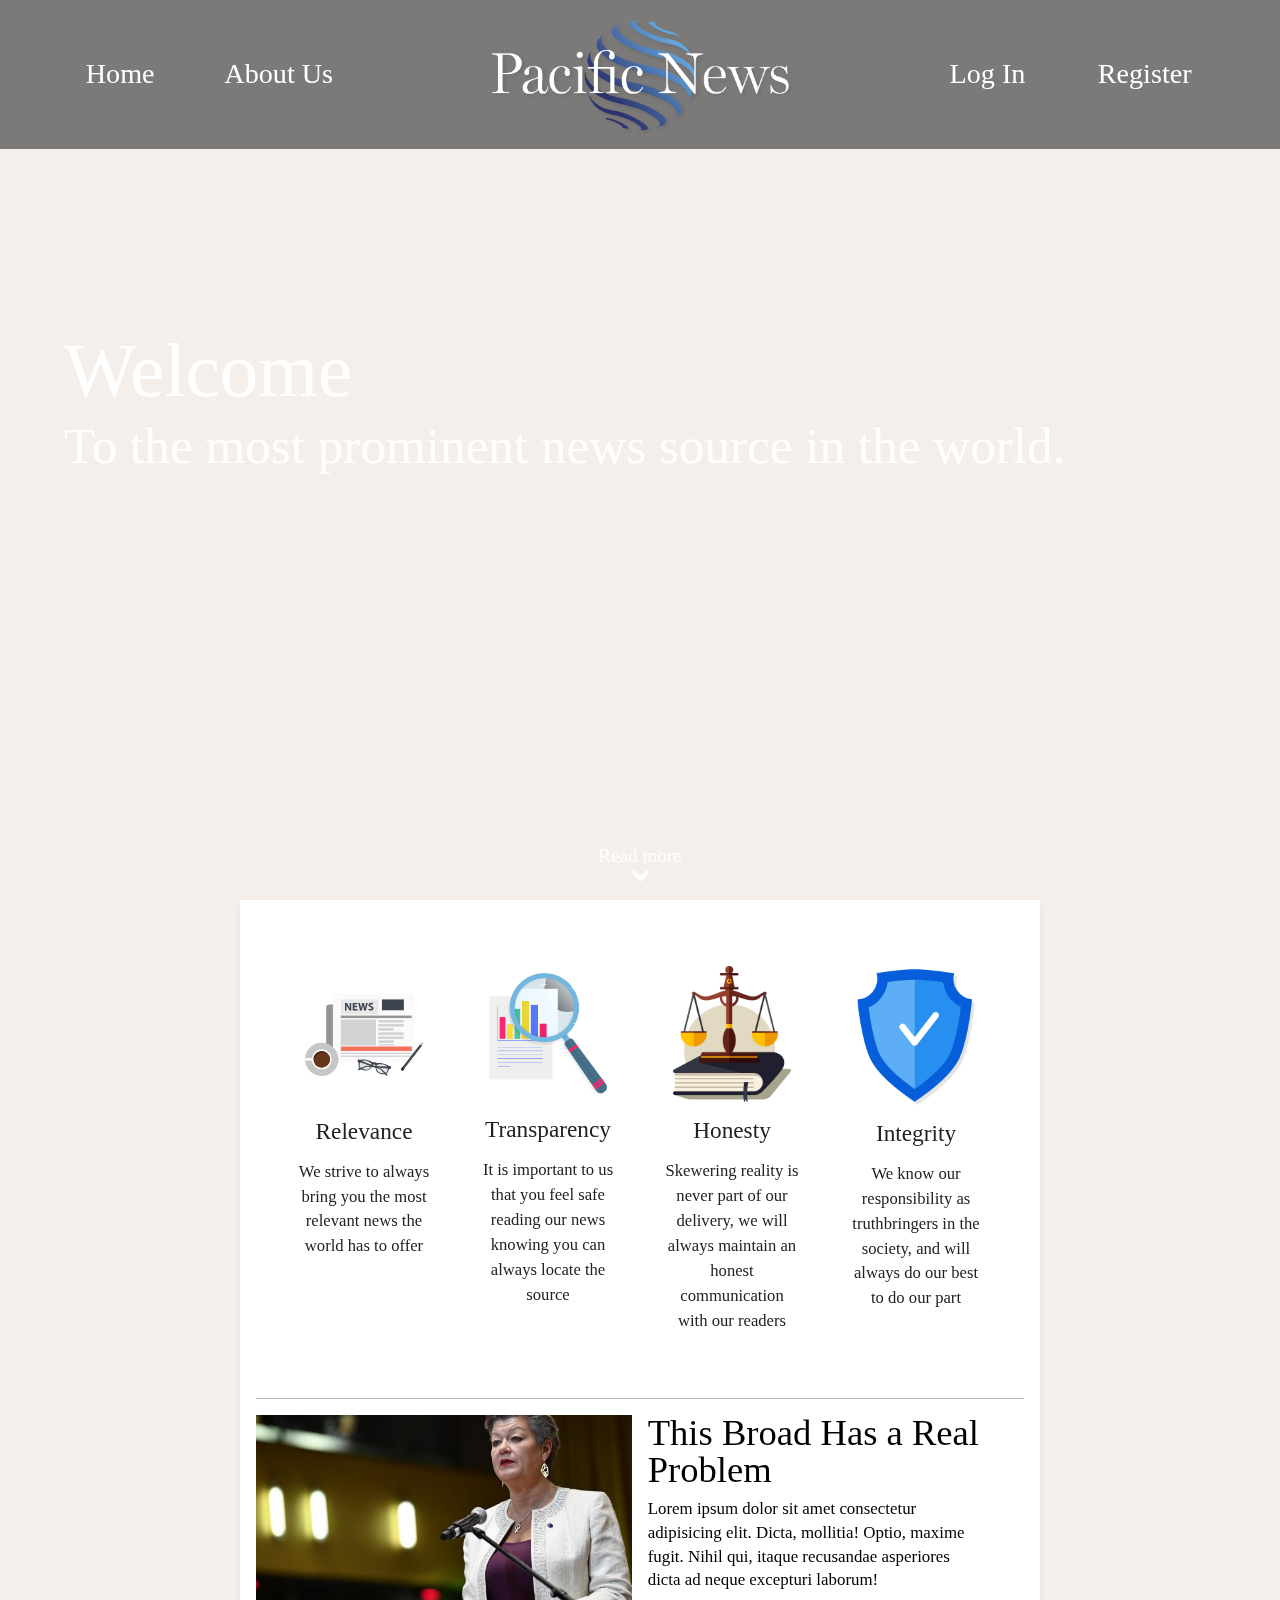
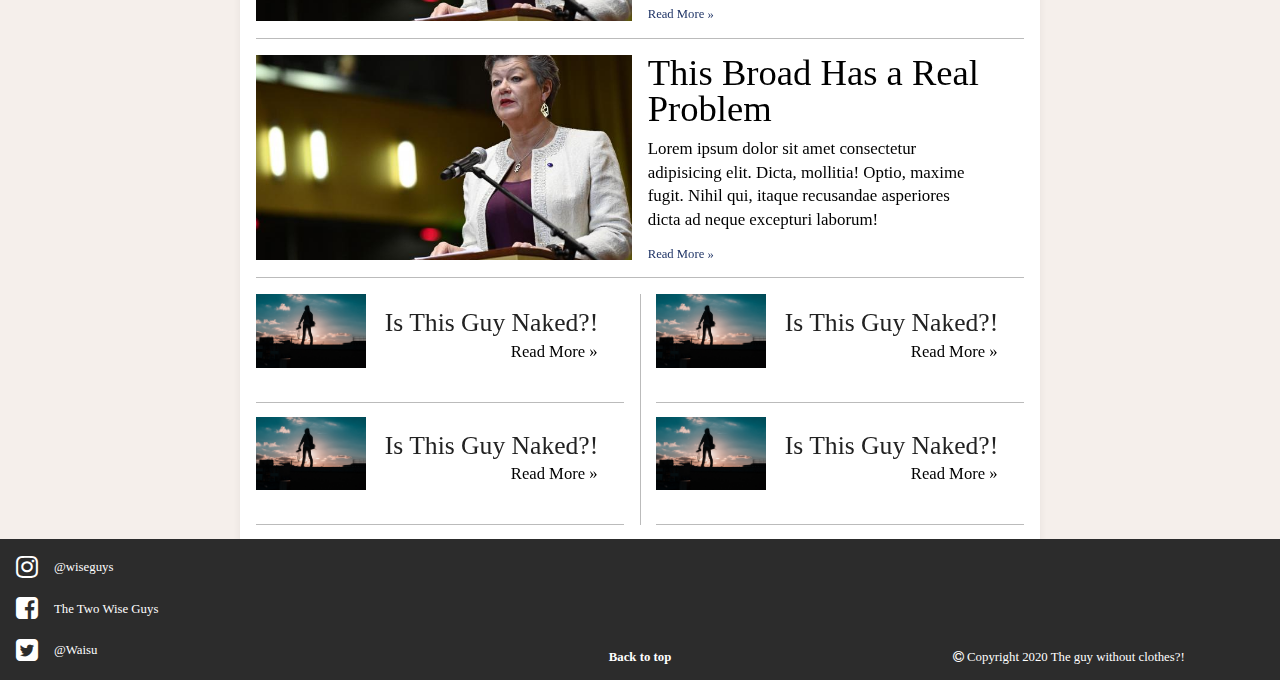
==== Index.html @ d5ae935e "Refactored js and fixes" ====
<!DOCTYPE html>
<html lang="en">
<head>
    <meta charset="UTF-8">
    <meta name="viewport" content="width=device-width, initial-scale=1.0">
    <link rel="stylesheet" href="css/reset.css">
    <link rel="stylesheet" href="css/app.css">
    <link rel="stylesheet" href="https://maxcdn.bootstrapcdn.com/font-awesome/4.7.0/css/font-awesome.min.css">
    <title>Document</title>
</head>
<body>    
    <div class="heroSection">
        <header>
            <nav>
                <ul class="menuBigSize" id="bigMenu1">
                    <li>Home</li>
                    <li>About Us</li>
                </ul>
                <div class="logo">
                    <img src="images/LogotypeShadow.png" alt="">
                </div>
                <ul class="menuBigSize">
                    <li>Log In</li>
                    <li>Register</li>
                </ul>
                <div class="hamburger">
                    <i class="fa fa-bars" aria-hidden="true"></i>
                </div>
                <div id="top" class="menuItems DNONE">
                    <ul>
                        <li id="home">Home</li>
                        <li id="about">About Us</li>
                        <li id="login">Log in</li>
                        <li id="register">Register</li>
                    </ul>
    
                    <ul>
                        <li id="contact"> <span>Got scoop?</span> <a href="#">Contact us!</a></li>
                    </ul>
                </div>
            </nav>
        </header>
        <div class="heroInfo">
            <h1>Welcome</h1> 
            <h2>To the most prominent news source in the world.</h2>
        </div>
        <div class="bottomGuide">
            <div class="scrollLink">
                <a href="">Read more</a>
            </div>
            <div class="arrowImage">
                <i class="fa fa-chevron-down" aria-hidden="true"></i>
            </div>
        </div>
        <div class="overlay"></div>
    </div>

    <div id="wrapper">
        <div class="infoSection">
            <div class="infoCard">
                <div class="infoGraphic">
                    <img src="images/infographic.svg" alt="">
                </div>
                <div class="infoText">
                    <h2 id="relevance">Relevance</h2>
                    <p>We strive to always bring you the most relevant news the world has to offer</p>
                </div>
            </div>
            <div class="infoCard">
                <div class="infoGraphic">
                    <img src="images/Transparency.png" alt="">
                </div>
                <div class="infoText">
                    <h2 id="transparency">Transparency</h2>
                    <p>It is important to us that you feel safe reading our news knowing you can always locate the source</p>
                </div>
            </div>
            <div class="infoCard">
                <div class="infoGraphic">
                    <img src="images/Honesty.png" alt="">
                </div>
                <div class="infoText">
                    <h2>Honesty</h2>
                    <p>Skewering reality is never part of our delivery, we will always maintain an honest communication with our readers</p>
                </div>
            </div>
            <div class="infoCard">
                <div class="infoGraphic">
                    <img src="images/Integrity.png" alt="">
                </div>
                <div class="infoText">
                    <h2>Integrity</h2>
                    <p>We know our responsibility as truthbringers in the society, and will always do our best to do our part</p>
                </div>
            </div>
        </div>

        <hr>

        <div class="featured">
            <div class="featCard">
                <div class="featImage">
                    <img src="images/TheBroad.jpg" alt="">
                </div>
                <div class="featText">
                    <h2>This Broad Has a Real Problem</h2>
                    <p> Lorem ipsum dolor sit amet consectetur adipisicing elit. Dicta, mollitia! Optio, maxime fugit. Nihil qui, itaque recusandae asperiores dicta ad neque excepturi laborum!</p> 
                    <a href="">Read More »</a>
                </div>
            </div>

            <div class="featCard">
                <div class="featImage">
                    <img src="images/TheBroad.jpg" alt="">
                </div>
                <div class="featText">
                    <h2>This Broad Has a Real Problem</h2>
                    <p> Lorem ipsum dolor sit amet consectetur adipisicing elit. Dicta, mollitia! Optio, maxime fugit. Nihil qui, itaque recusandae asperiores dicta ad neque excepturi laborum!</p> 
                    <a href="">Read More »</a>
                </div>
            </div>
        </div>
        <div class="secondary">
            <div class="secondCard">
                <div class="secondImage">
                    <img src="images/nakeddude.jpg" alt="">
                </div>
                <div class="secondText">
                    <h3>Is This Guy Naked?!</h3>
                    <a href="">Read More »</a>
                </div>
            </div>

            <div class="secondCard">
                <div class="secondImage">
                    <img src="images/nakeddude.jpg" alt="">
                </div>
                <div class="secondText">
                    <h3>Is This Guy Naked?!</h3>
                    <a href="">Read More »</a>
                </div>
            </div>

            <div class="secondCard">
                <div class="secondImage">
                    <img src="images/nakeddude.jpg" alt="">
                </div>
                <div class="secondText">
                    <h3>Is This Guy Naked?!</h3>
                    <a href="">Read More »</a>
                </div>
            </div>

            <div class="secondCard">
                <div class="secondImage">
                    <img src="images/nakeddude.jpg" alt="">
                </div>
                <div class="secondText">
                    <h3>Is This Guy Naked?!</h3>
                    <a href="">Read More »</a>
                </div>
            </div>
        </div>
    </div>
    <footer>
        <div class="contact">
            <ul>
                <li><i class="fa fa-instagram" aria-hidden="true"></i>@wiseguys</li>
                <li><i class="fa fa-facebook-square" aria-hidden="true"></i>The Two Wise Guys</li>
                <li><i class="fa fa-twitter-square" aria-hidden="true"></i>@Waisu</li>
            </ul>
        </div>
        <div class="back">
            <a href="">Back to top</a>
        </div>
        <div class="copyright">
            <p><i class="fa fa-copyright" aria-hidden="true"></i> Copyright 2020 The guy without clothes?!</p>
        </div>
    </footer>
    <script src="js/app.js"></script>
</body>
</html>
---- css/app.css ----
/* =================== */
/* ADJUSTED FONT SIZES */
/* =================== */

@media screen and (max-device-width: 720px) {
  html {
    font-size: 0.8rem;
  }

  .infoSection {
    font-size: 1.3rem;
  }
}

@media screen and (min-device-width: 720px) and (max-device-width: 860px) {
  html {
    font-size: .6rem;
  }
  .infoCard {
    font-size: 1.6em;
  }
  .contact {
    font-size: 1.7em;
  }
}

@media screen and (min-device-width: 861px) {
  html {
    font-size: .8rem;
  }
  .infoCard {
    font-size: 1.3em;
  }
}

/* =================== */
/* GENERAL RULES */
/* =================== */

html {
    box-sizing: border-box;
    scroll-behavior: smooth;
  }
  *, *:before, *:after {
    box-sizing: inherit;
  }


body  {
    margin: 0;
    font-family: 'Georgia';
    background-color: #F5EFEB;
}

#wrapper {
  padding: 16px 16px 0px 16px;
  background-color: white;
  margin-top: 0;
  /* -webkit-box-shadow: 0px 0px 10px 1px rgba(0,0,0,0.1);
  -moz-box-shadow: 0px 0px 10px 1px rgba(0,0,0,0.1); */
  box-shadow: 0px 5px 7px 1px rgba(0,0,0,0.05);
}

@media screen and (min-device-width: 720px) and (max-device-width: 1140px) { 
  #wrapper {
    display: flex;
    flex-wrap: wrap;
  }
}

@media screen and (min-device-width: 1141px) { 
  #wrapper {
    width: 62.5%;
    margin: 0 auto;
  }
}


/* =================== */
/* MENU BAR */
/* =================== */

header {
    position: sticky;
    width: 100vw;
    max-width: 100%;
    top: 0;
    display: flex;
    justify-content: space-between;
    align-items: center;
    z-index: 100;
    flex-wrap: wrap;
}

.logo, .hamburger, .hamburger i {
  /* position: relative; */
  color: white;
  top: 16px;
  right: 16px;
}

.logo {
  height: 60px;
  display: hidden;
}

.logo img {
  height: 100%;
}

.hamburger i {
  font-size: 40px;
}

nav {
  padding: 16px 16px;
  display: flex;
  align-items: center;
  width: 100%;
  top: 0;
  justify-content: space-between;
  background-color: rgba(44, 44, 44, 0.6);
  z-index: -1;
}

nav .hamburger {
    font-size: 2em;
}

nav ul {
    font-size: 42px;
    padding: 16px 0px 0px 0px; 
}

#top ul li {
    text-align: right;
    padding: 16px 16px 16px 16px;
    opacity: 0;
    transform: translateY(-1rem);
    transition: all 1000ms;
}

.menuItems {
  transform: translateX(100%);
  background-color: rgb(69, 69, 69);
  position: fixed;
  overflow: hidden;
  top: 0;
  right: 0;
  bottom: 0;
  left: 0;
  transition: all 600ms ease-out;
  z-index: -1;
  display: flex;
  flex-direction: column;
  justify-content: space-between;
  padding: 64px 64px 32px 64px;
  opacity: 0;
  color: white;
  height: 100vh;
}

#contact {
  font-size: 0.5em;
  text-align: right;
  color: white;
}

#contact a {
  text-decoration: underline;
  color: rgb(92, 147, 196);
  font-size: 1em;
}

#contact span{
  color: rgb(199, 199, 199);
}

.menuBigSize {
  display: none;
}

@media screen and (min-device-width: 1141px) { 
  nav .hamburger {
    display: none;
  }

  nav {
    justify-content: space-evenly;
    /* align-items: flex-end; */
  }

  .logo {
    height: 13vh;
    width: 38%;
    padding: 0 16px;
    display: flex;
    justify-content: center;
  }

  .menuBigSize {
    display: flex;
    color: white;
    justify-content: space-evenly;
    width: 31%;
    font-size: 2.2em;
    padding: 0;
  }

  .nav-open .logo {
    order: 1;
    height: 5vh;
    justify-content: flex-start;
  }

  .nav-open .menuBigSize {
    order: 2;
    justify-content: space-evenly;
    width: 45%;
  }
}

/* =================== */
/* HERO SECTION */
/* =================== */

.heroSection {
    width: 100vw;
    max-width: 100%;
    height: 100vh;
    /* padding: 49px 0px 0px 0px; */
    /* background-image: url("../images/Mountainz.jpg"); */
    background-image: url("https://images.unsplash.com/photo-1560177112-fbfd5fde9566?ixlib=rb-1.2.1&ixid=eyJhcHBfaWQiOjEyMDd9&auto=format&fit=crop&w=1950&q=80");
    background-size: cover; 
    background-position: center;
    background-repeat: no-repeat;
    margin-bottom: 0px;
    /* display: flex;
    flex-direction: column;
    justify-content: flex-end; */
    position: relative;
    /* overflow: hidden; */
}

.heroInfo {
  display: flex;
  flex-direction: column;
  justify-content: flex-end;
  position: sticky;
  top: 37vh;
  padding-bottom: 64px;
}

.heroSection h1 {
  font-family: Georgia, 'Times New Roman', Times, serif;
  font-size: 6em;
  font-weight: 500;
  color: white;
  text-align: left;
  /* padding-top: 50vh; */
  margin: 0 5%;
}

.heroSection h2 {
  font-family: Georgia, 'Times New Roman', Times, serif;
  font-size: 4em;
  color: white;
  text-align: left;
  padding-top: 10px;
  margin: 0% 5%;
  text-shadow: 0px 5px 7px 1px rgba(0,0,0,0.05);
}

.bottomGuide {
    position: absolute;
    bottom: 16px;
    right: 0;
    left: 0;
    text-align: center;
    margin-top: 16px;
}

.heroSection a {
  color: white;
  text-decoration: none;
  font-weight: 500;
  font-size: 1.5em;
}

.heroSection i {
  font-size: 1.5em;
  color: white;
}

/* =================== */
/* INFO SECTION */
/* =================== */

.infoSection {
  display: flex;
  flex-wrap: wrap;
  margin: 48px 0px 0px 0px;
  position: relative;
  align-items: baseline;
}

.infoCard {
  display: flex;
  flex-direction: column;
  align-items: center;
  width: 50%;
  max-width: 50%;
  padding: 0px 8px;
  margin: 0px 0px 64px 0px;
  text-align: center;
  line-height: 1.5em;
}

.infoText {
    width: 80%;
}

#relevance {
  margin-top: 20%;
}

#transparency {
  margin-top: 4%;
}

.infoText h2 {
  font-size: 1.4em;
  margin-bottom: 16px;
}

.infoGraphic {
  width: 70%;
  margin: 0px 0px 16px 0px;
}

.infoGraphic img {
  width: 100%;
  /* height: 134px; */
}

hr {
  /* display: block; */
  width: 100%;
  padding: 0px 16px;
  margin: 0px auto 16px auto;
  border: none;
  height: 1px;
  background-color: rgba(187, 187, 187, 1);
}

@media screen and (max-device-width: 720px) { 
  .infoSection {
    padding-top: 128px;
    height: 97vh;
  }
}

@media screen and (min-device-width: 721px) and (max-device-width: 1140px) { 
  .infoSection {
    width: 83%;
    margin: 0 auto;
    padding-top: 128px;
    height: 99vh;
  }
}

@media screen and (min-device-width: 1141px) { 
  .infoSection {
    width: 100%;
    padding: 0px 16px;
  }

  .infoCard {
    width: 25%;
  }
}

/* =================== */
/* NEWS SECTION */
/* =================== */

/* .featured {
  z-index: -1;
} */

.featCard {
    width: 100%;
    z-index: 1;
    position: relative;
    margin-bottom: 34px;
    /* -webkit-box-shadow: 2px 3px 15px 0px rgba(0,0,0,0.1);
    -moz-box-shadow: 2px 3px 15px 0px rgba(0,0,0,0.1);
    box-shadow: 2px 3px 15px 0px rgba(0,0,0,0.1); */
}


.featImage img{
  width: 100%;
}

.featText {
  position: absolute;
  display: flex;
  flex-direction: column;
  padding: 8px;
  bottom: 0;
  left: 0;
  /* top: 0px; */
  color: white;
  font-size: 2.2em;
  width: 100%;
}

.featText a {
    padding: 8px;
    text-decoration: none;
    color: white;
    align-self: flex-end;
    font-size: 0.7em;
}

.featText p {
  display: none;
}

@media screen and (max-device-width: 720px) {
  .featCard:after {
    content: "";
    position: absolute;
    right: 0;
    left: 0;
    bottom: -17px;
    height: 1px;
    background-color: rgba(187, 187, 187, 1);
  }

  .featText {
    padding: 4em 8px .5em 8px;
    background: rgb(0,0,0);
    background: linear-gradient(180deg, rgba(0,0,0,0) 0%, rgba(0,0,0,0.25) 25%, rgba(0,0,0,0.8) 75%, rgba(0,0,0,0.9) 100%);
  }

  .featText h2 {
    margin-bottom: .5em;
    font-weight: 500;
  }

  .featText a {
    font-size: .65em;
  }
}

@media screen and (min-device-width: 720px) and (max-device-width: 1140px) { 
    .featured {
      width: 50%;
      padding: 0px 16px 0px 0px;
      position: relative;
      margin-bottom: 16px;
      padding-bottom: 16pxs;
    }
    
    .featured:after {
      content: "";
      position: absolute;
      right: -1px;
      top: 0;
      bottom: 0;
      width: 1px;
      background-color: rgba(187, 187, 187, 1);
    }

    .featCard:last-of-type {
      margin-bottom: 0;
    }

    .featText {
      position: relative;
      background-color: white;
      color: black;
      padding: 1em 8px 0px 8px;
      font-weight: 500;
    }

    .featText:after {
      content: "";
      position: absolute;
      right: 0;
      bottom: -18px;
      right: 0;
      left: 0;
      height: 1px;
      background-color: rgba(187, 187, 187, 1);
    }

    .featText a {
      padding: 8px;
      text-decoration: none;
      color: black;
      align-self: flex-end;
      font-size: 0.7em;
  }
  .featText a:hover {
    padding: 8px;
    text-decoration: none;
    color: lightgrey;
    align-self: flex-end;
  }
}

@media screen and (min-device-width: 1390px) {
  .featText {
    font-size: 3em;
  }
}

@media screen and (min-device-width: 1141px) {  
  
  .featured {
    margin-bottom: 16px;
  }
  
  .featText:after {
    content: "";
    position: absolute;
    right: 0;
    bottom: -18px;
    right: 0;
    left: 0;
    height: 1px;
    background-color: rgba(187, 187, 187, 1);
  }
  
  .featCard {
    display: flex;
    flex-direction: row;
    justify-content: space-between;
  }
  .featImage {
    width: 49%;
    background-image: url("../images/TheBroad.jpg");
    background-size: cover;
    background-position: right;
    background-repeat: no-repeat;
    overflow: hidden;
  }

  .featImage img {
    display: none;
  }
  .featText p {
    display: block;
    font-size: .6em;
    line-height: 1.4em;
    /* margin-bottom: 1em; */
    width: 90%;
  }
  .featText {
    background-color: transparent;
    width: 49%;
    position: static;
    color: black;
    display: flex;
    flex-direction: column;
    /* justify-content: space-between; */
    padding: 0px 0px 0px 0px;
  }
  .featText a {
    color: black;
    font-size: 0.45em;
  }
  .featText h2 {
    margin-bottom: .25em;
    font-size: 1.3em;
  }
  .featText a {
    align-self: flex-start;
    padding: 0;
    margin-top: 16px;
    color: rgb(32, 53, 103)
  }
}
/* =================== */
/* Secondary section */
/* =================== */

.secondCard {
  width: 100%;  
  display: flex;
  margin-bottom: 32px;
  font-size: 1em;
  position: relative;
  /* -webkit-box-shadow: 2px 3px 15px 0px rgba(0,0,0,0.1);
  -moz-box-shadow: 2px 3px 15px 0px rgba(0,0,0,0.1);
  box-shadow: 2px 3px 15px 0px rgba(0,0,0,0.1); */
}

/* .secondCard:before {
  content: "";
  position: absolute;
  top: 0;
  height: 2px;
  width: 100%;
  background-color: rgba(187, 187, 187, .5);
} */

.secondCard .secondImage {
  width: 30%;
}

.secondCard .secondImage img{
  width: 100%;  
}

.secondCard .secondText {
  display: flex;
  flex-direction: column;
  justify-content: space-between;
  width: 70%;
  padding: 16px 5%;
  font-size: 2em;
}

.secondText a {
  padding: 8px;
  text-decoration: none;
  color: black;
  align-self: flex-end;
  font-size: 0.65em;
}

.secondText a:hover {
  padding: 8px;
  text-decoration: none;
  color: lightgrey;
  /* align-self: flex-end; */
}

@media screen and (max-device-width: 720px) {
  .secondCard:after {
    content: "";
    position: absolute;
    right: 0;
    left: 0;
    bottom: -17px;
    height: 1px;
    background-color: rgba(187, 187, 187, 1);
  }

  .secondCard {
    margin-bottom: 34px;
  }
}

@media screen and (min-device-width: 720px) and (max-device-width: 1140px) { 
    .secondary {
      width: 50%;
      padding-left: 16px;
      position:relative;
    }

    .secondCard {
      position: relative;
      margin-bottom: 34px;
    }

    .secondCard:after {
      content: "";
      position: absolute;
      bottom: -18px;
      right: 0;
      left: 0;
      height: 1px;
      background-color: rgba(187, 187, 187, 1);
    }
}

@media screen and (min-device-width: 1141px) {

    .secondary {
      display: flex;
      flex-wrap: wrap;
      justify-content: space-between;
      position: relative;
    }

    .secondCard {
      /* width: 50%; */
      width: calc(50% - 16px)
    }

    .secondCard:hover {
      transform: scale(1.01);
      transition: all 200ms;
    }

    .secondCard:after {
      content: "";
      position: absolute;
      bottom: -18px;
      right: 0;
      left: 0;
      height: 1px;
      background-color: rgba(187, 187, 187, 1);
    }

    .secondary:after {
      content: "";
      position: absolute;
      right: 49.9%;
      top: 0;
      bottom: 14px;
      width: 1px;
      background-color: rgba(187, 187, 187, 1);
    }
}
/* =================== */
/* Footer */
/* =================== */

footer {
  display: flex;
  justify-content: space-between;
  align-items: flex-end;
  background-color: rgb(44, 44, 44);
  padding: 16px 0px 16px 0px;
}

footer .contact {
  width: 33%;
  display: flex;
  align-items: center;
}

footer .contact ul i {
  color: white; 
  font-size: 2em;
  padding: 0px 16px 0px 16px;
}

footer .contact ul li {
  color: white; 
  font-size: 1,25em;
  display: flex;
  align-items: center;
  margin: 0px 0px 16px 0px;
}

footer .contact ul li:last-of-type {
  margin: 0;
}

.back a {
  text-decoration: none;
  color: white;
  font-weight: 600;
}

footer .back {
  width: 33%;
  display: flex;
  justify-content: center;
}

footer .copyright {
  display: flex;
  width: 33%;
  justify-content: center;
} 

footer .copyright p {
  color: white;
}

/* =================== */
/* JS Classes/IDS */
/* =================== */

.menuItems-open {
  display: flex;
  transform: translateX(0);
}

.nav-fixed {
  opacity: 0;
  position: fixed;
  transform: translateY(-100%);
}

.nav-animation {
  transition: all 800ms ease-out;
}

.nav-open {
  transform: translateY(0);
  opacity: 1;
}

.opacity-full {
  opacity: 1;
}

.opacity-none {
  opacity: 0;
}

.DNONE {
  display: none;
}
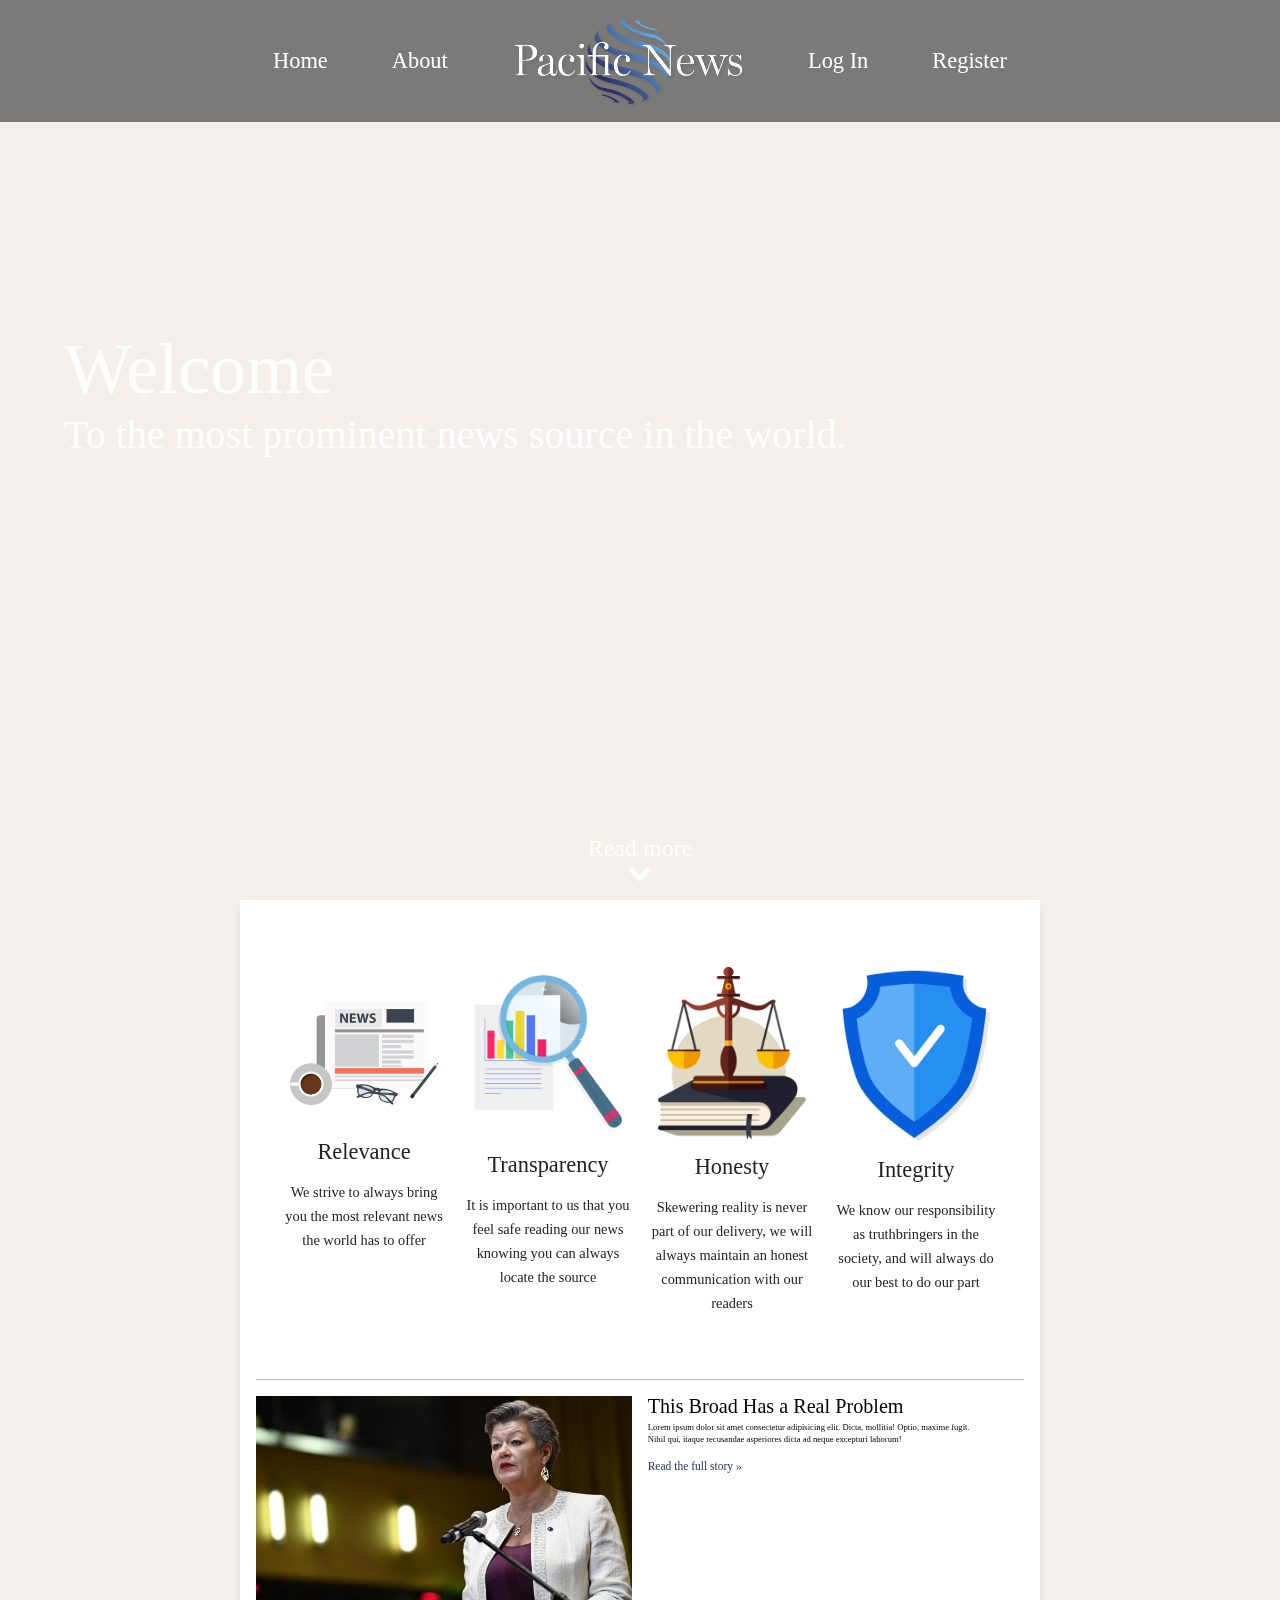
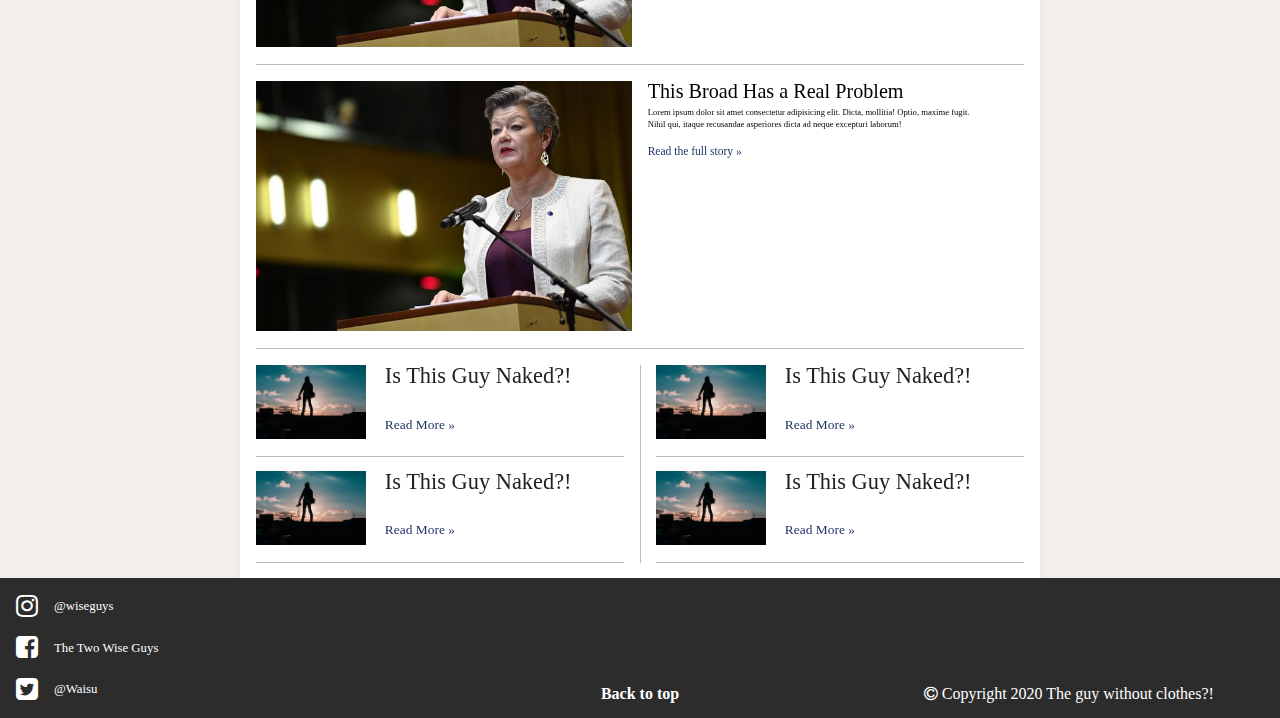
==== commit c73fe287: "icon change" ====
--- a/Index.html
+++ b/Index.html
@@ -14,12 +14,18 @@
             <nav>
                 <ul class="menuBigSize" id="bigMenu1">
                     <li>Home</li>
-                    <li>About Us</li>
+                    <li>About</li>
                 </ul>
                 <div class="logo">
                     <img src="images/LogotypeShadow.png" alt="">
                 </div>
                 <ul class="menuBigSize">
+                    <li>Log In</li>
+                    <li>Register</li>
+                </ul>
+                <ul class="menuBigSize menuBigSize-scroll">
+                    <li>Home</li>
+                    <li>About</li>
                     <li>Log In</li>
                     <li>Register</li>
                 </ul>
@@ -29,7 +35,7 @@
                 <div id="top" class="menuItems DNONE">
                     <ul>
                         <li id="home">Home</li>
-                        <li id="about">About Us</li>
+                        <li id="about">About</li>
                         <li id="login">Log in</li>
                         <li id="register">Register</li>
                     </ul>
@@ -105,7 +111,7 @@
                 <div class="featText">
                     <h2>This Broad Has a Real Problem</h2>
                     <p> Lorem ipsum dolor sit amet consectetur adipisicing elit. Dicta, mollitia! Optio, maxime fugit. Nihil qui, itaque recusandae asperiores dicta ad neque excepturi laborum!</p> 
-                    <a href="">Read More »</a>
+                    <a href="">Read the full story »</a>
                 </div>
             </div>
 
@@ -116,7 +122,7 @@
                 <div class="featText">
                     <h2>This Broad Has a Real Problem</h2>
                     <p> Lorem ipsum dolor sit amet consectetur adipisicing elit. Dicta, mollitia! Optio, maxime fugit. Nihil qui, itaque recusandae asperiores dicta ad neque excepturi laborum!</p> 
-                    <a href="">Read More »</a>
+                    <a href="">Read the full story »</a>
                 </div>
             </div>
         </div>
--- a/css/app.css
+++ b/css/app.css
@@ -2,7 +2,7 @@
 /* ADJUSTED FONT SIZES */
 /* =================== */
 
-@media screen and (max-device-width: 720px) {
+/* @media screen and (max-device-width: 720px) {
   html {
     font-size: 0.8rem;
   }
@@ -31,7 +31,7 @@
   .infoCard {
     font-size: 1.3em;
   }
-}
+} */
 
 /* =================== */
 /* GENERAL RULES */
@@ -53,7 +53,7 @@
 }
 
 #wrapper {
-  padding: 16px 16px 0px 16px;
+  padding: 16px 16px 1px 16px;
   background-color: white;
   margin-top: 0;
   /* -webkit-box-shadow: 0px 0px 10px 1px rgba(0,0,0,0.1);
@@ -65,6 +65,7 @@
   #wrapper {
     display: flex;
     flex-wrap: wrap;
+    padding: 16px;
   }
 }
 
@@ -100,7 +101,7 @@
 }
 
 .logo {
-  height: 60px;
+  height: 40px;
   display: hidden;
 }
 
@@ -124,7 +125,7 @@
 }
 
 nav .hamburger {
-    font-size: 2em;
+    font-size: 1em;
 }
 
 nav ul {
@@ -186,37 +187,54 @@
   }
 
   nav {
+    justify-content: center;
+    /* align-items: flex-end; */
+  }
+
+  .logo {
+    height: 10vh;
+    padding: 0px 32px;
+    display: flex;
     justify-content: space-evenly;
-    /* align-items: flex-end; */
-  }
-
-  .logo {
-    height: 13vh;
-    width: 38%;
-    padding: 0 16px;
-    display: flex;
-    justify-content: center;
   }
 
   .menuBigSize {
     display: flex;
     color: white;
     justify-content: space-evenly;
-    width: 31%;
-    font-size: 2.2em;
+    font-size: 1.4em;
     padding: 0;
   }
 
+  .menuBigSize-scroll {
+    display: none;
+  }
+
+  .menuBigSize li {
+    padding: 0 2.5vw;
+  }
+
   .nav-open .logo {
-    order: 1;
+    /* order: 1; */
     height: 5vh;
-    justify-content: flex-start;
+    justify-content: space-between;
   }
 
   .nav-open .menuBigSize {
-    order: 2;
-    justify-content: space-evenly;
-    width: 45%;
+    /* order: 2; */
+    font-size: 0.9em;
+  }
+
+  nav.nav-open {
+    justify-content: space-between;
+  }
+
+  .nav-open .menuBigSize {
+    display: none;
+  }
+
+  .nav-open .menuBigSize-scroll {
+    display: flex;
   }
 }
 
@@ -228,18 +246,12 @@
     width: 100vw;
     max-width: 100%;
     height: 100vh;
-    /* padding: 49px 0px 0px 0px; */
-    /* background-image: url("../images/Mountainz.jpg"); */
     background-image: url("https://images.unsplash.com/photo-1560177112-fbfd5fde9566?ixlib=rb-1.2.1&ixid=eyJhcHBfaWQiOjEyMDd9&auto=format&fit=crop&w=1950&q=80");
     background-size: cover; 
     background-position: center;
     background-repeat: no-repeat;
     margin-bottom: 0px;
-    /* display: flex;
-    flex-direction: column;
-    justify-content: flex-end; */
     position: relative;
-    /* overflow: hidden; */
 }
 
 .heroInfo {
@@ -253,17 +265,16 @@
 
 .heroSection h1 {
   font-family: Georgia, 'Times New Roman', Times, serif;
-  font-size: 6em;
+  font-size: 4.5em;
   font-weight: 500;
   color: white;
   text-align: left;
-  /* padding-top: 50vh; */
   margin: 0 5%;
 }
 
 .heroSection h2 {
   font-family: Georgia, 'Times New Roman', Times, serif;
-  font-size: 4em;
+  font-size: 2.5em;
   color: white;
   text-align: left;
   padding-top: 10px;
@@ -290,6 +301,16 @@
 .heroSection i {
   font-size: 1.5em;
   color: white;
+}
+
+@media screen and (max-device-width: 720px) {
+  .heroInfo {
+    font-size: 0.6em;
+  }
+
+  .bottomGuide {
+    font-size: 0.8em;
+  }
 }
 
 /* =================== */
@@ -321,11 +342,15 @@
 }
 
 #relevance {
-  margin-top: 20%;
+  margin-top: 11%;
 }
 
 #transparency {
   margin-top: 4%;
+}
+
+.infoText p {
+  font-size: 0.9em;
 }
 
 .infoText h2 {
@@ -334,17 +359,15 @@
 }
 
 .infoGraphic {
+  width: 22vh;
+  margin: 0px 0px 16px 0px;
+}
+
+.infoGraphic img {
   width: 70%;
-  margin: 0px 0px 16px 0px;
-}
-
-.infoGraphic img {
-  width: 100%;
-  /* height: 134px; */
 }
 
 hr {
-  /* display: block; */
   width: 100%;
   padding: 0px 16px;
   margin: 0px auto 16px auto;
@@ -355,7 +378,7 @@
 
 @media screen and (max-device-width: 720px) { 
   .infoSection {
-    padding-top: 128px;
+    /* padding-top: 128px; */
     height: 97vh;
   }
 }
@@ -363,8 +386,8 @@
 @media screen and (min-device-width: 721px) and (max-device-width: 1140px) { 
   .infoSection {
     width: 83%;
-    margin: 0 auto;
-    padding-top: 128px;
+    margin: 80px auto 0;
+    /* padding-top: 128px; */
     height: 99vh;
   }
 }
@@ -378,24 +401,25 @@
   .infoCard {
     width: 25%;
   }
+
+  .infoGraphic img {
+    width: 75%;
+  }
+
+  .infoText {
+    width: 100%;
+  }
 }
 
 /* =================== */
 /* NEWS SECTION */
 /* =================== */
-
-/* .featured {
-  z-index: -1;
-} */
 
 .featCard {
     width: 100%;
     z-index: 1;
     position: relative;
     margin-bottom: 34px;
-    /* -webkit-box-shadow: 2px 3px 15px 0px rgba(0,0,0,0.1);
-    -moz-box-shadow: 2px 3px 15px 0px rgba(0,0,0,0.1);
-    box-shadow: 2px 3px 15px 0px rgba(0,0,0,0.1); */
 }
 
 
@@ -410,9 +434,8 @@
   padding: 8px;
   bottom: 0;
   left: 0;
-  /* top: 0px; */
-  color: white;
-  font-size: 2.2em;
+  color: white;
+  font-size: 1.8em;
   width: 100%;
 }
 
@@ -421,7 +444,7 @@
     text-decoration: none;
     color: white;
     align-self: flex-end;
-    font-size: 0.7em;
+    font-size: 0.5em;
 }
 
 .featText p {
@@ -502,7 +525,7 @@
       text-decoration: none;
       color: black;
       align-self: flex-end;
-      font-size: 0.7em;
+      font-size: 0.5em;
   }
   .featText a:hover {
     padding: 8px;
@@ -542,7 +565,7 @@
   }
   .featImage {
     width: 49%;
-    background-image: url("../images/TheBroad.jpg");
+    /* background-image: url("../images/TheBroad.jpg"); */
     background-size: cover;
     background-position: right;
     background-repeat: no-repeat;
@@ -550,11 +573,11 @@
   }
 
   .featImage img {
-    display: none;
+    width: 100%;
   }
   .featText p {
     display: block;
-    font-size: .6em;
+    font-size: .3em;
     line-height: 1.4em;
     /* margin-bottom: 1em; */
     width: 90%;
@@ -571,11 +594,11 @@
   }
   .featText a {
     color: black;
-    font-size: 0.45em;
+    font-size: 0.4em;
   }
   .featText h2 {
     margin-bottom: .25em;
-    font-size: 1.3em;
+    font-size: 0.7em;
   }
   .featText a {
     align-self: flex-start;
@@ -621,23 +644,23 @@
   flex-direction: column;
   justify-content: space-between;
   width: 70%;
-  padding: 16px 5%;
-  font-size: 2em;
+  padding: 0 0 0 5%;
+  font-size: 1.4em;
+}
+
+.secondText p {
+  color: rgb(39, 39, 39);
 }
 
 .secondText a {
-  padding: 8px;
+  padding: 8px 0;
   text-decoration: none;
-  color: black;
-  align-self: flex-end;
-  font-size: 0.65em;
+  color: rgb(32, 53, 103);
+  font-size: 0.6em;
 }
 
 .secondText a:hover {
-  padding: 8px;
-  text-decoration: none;
   color: lightgrey;
-  /* align-self: flex-end; */
 }
 
 @media screen and (max-device-width: 720px) {
@@ -677,6 +700,10 @@
       height: 1px;
       background-color: rgba(187, 187, 187, 1);
     }
+
+    .secondText h3 {
+      font-size: 0.9em;
+    }
 }
 
 @media screen and (min-device-width: 1141px) {
@@ -744,7 +771,7 @@
 
 footer .contact ul li {
   color: white; 
-  font-size: 1,25em;
+  font-size: 0.8em;
   display: flex;
   align-items: center;
   margin: 0px 0px 16px 0px;
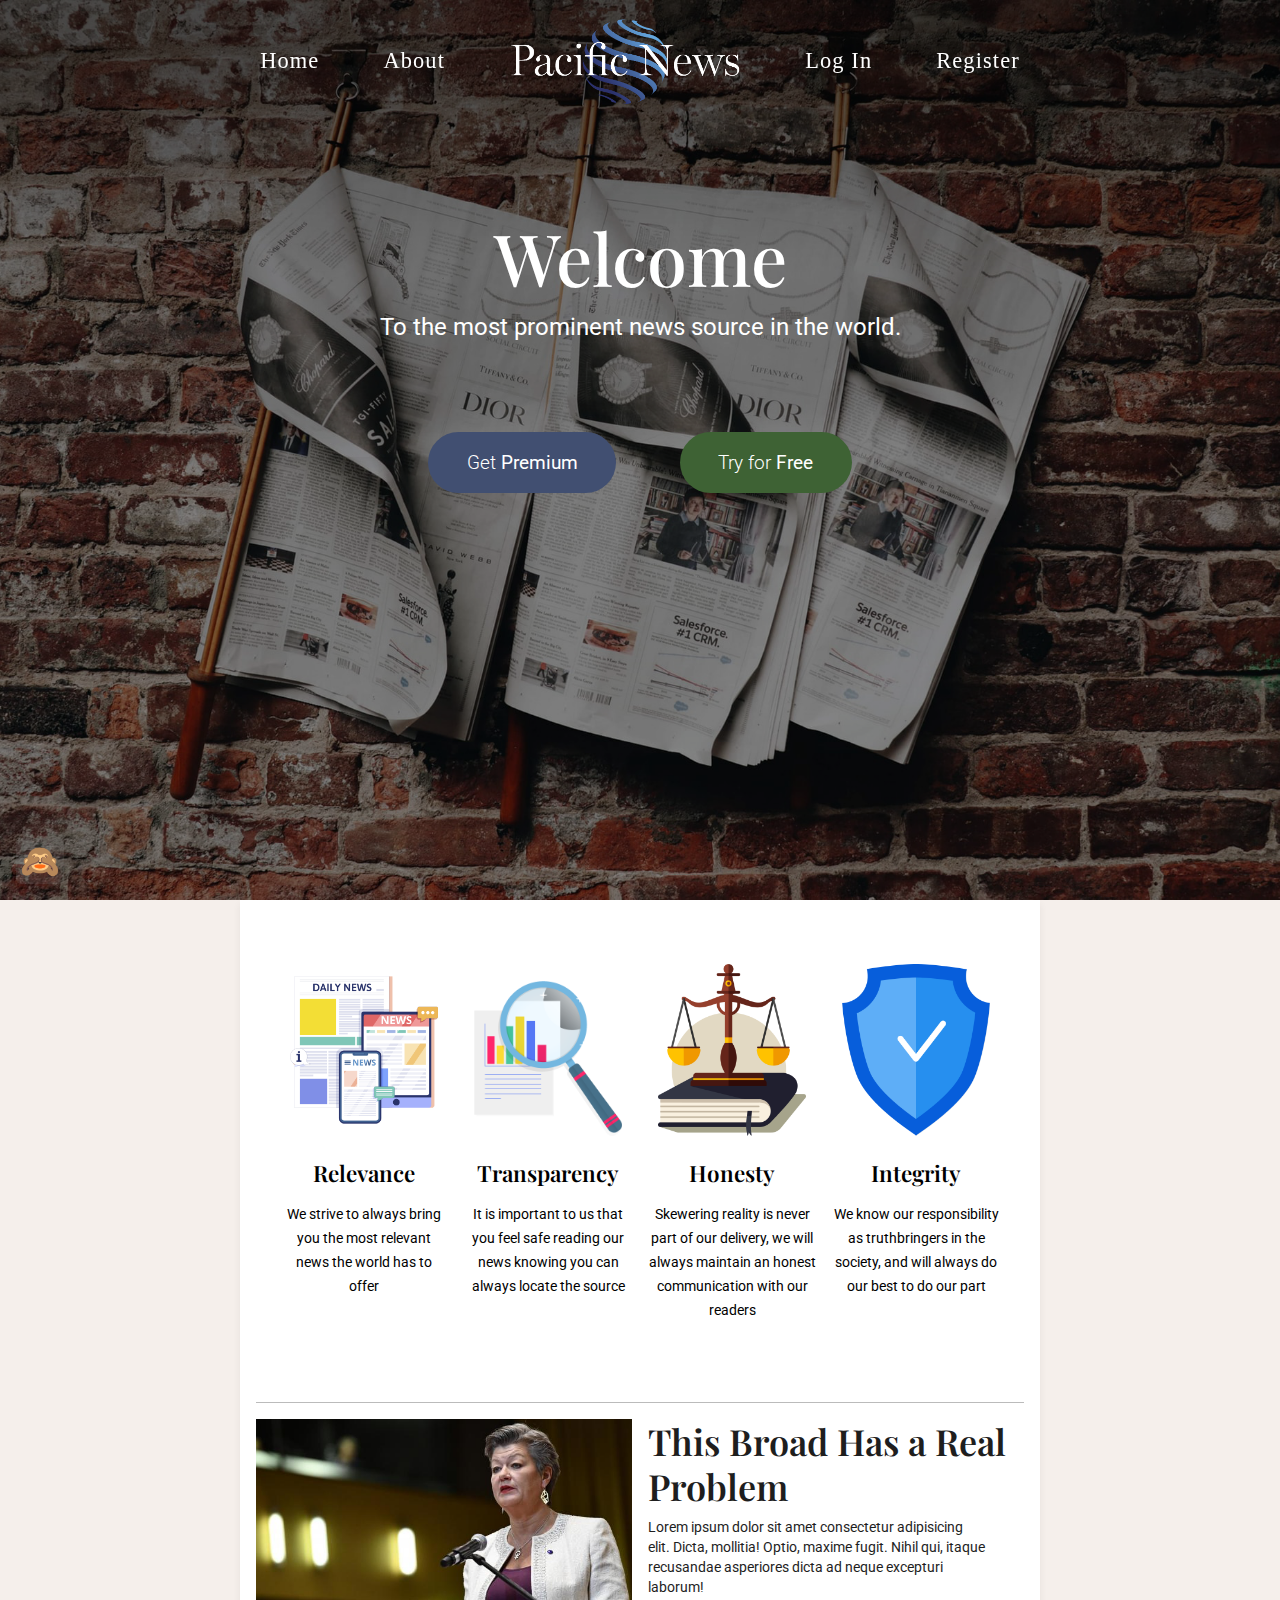
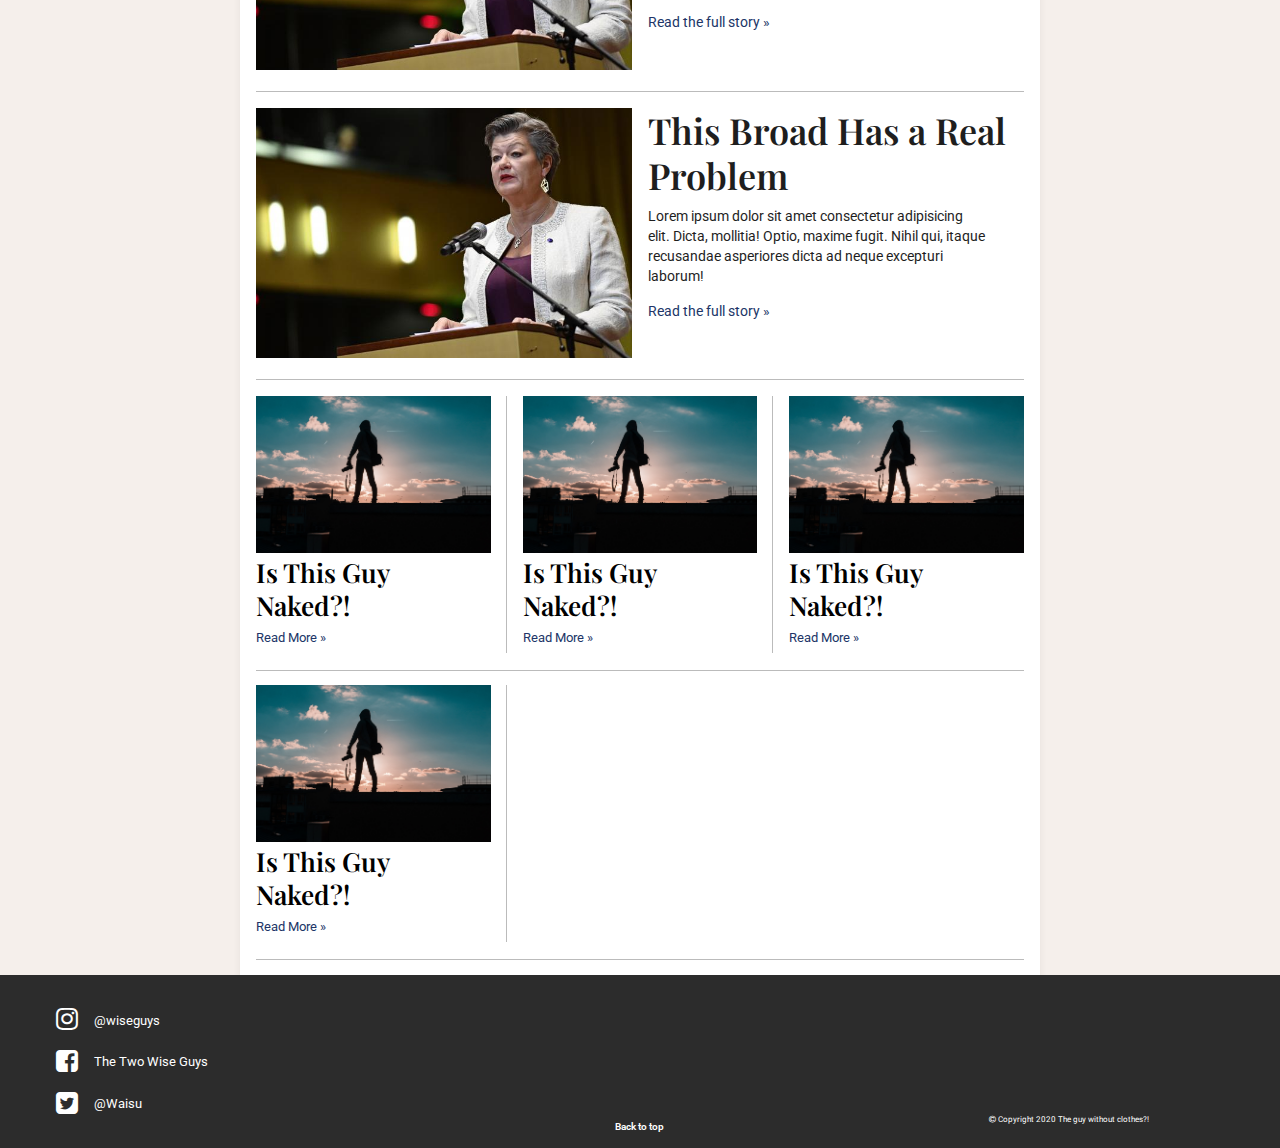
==== commit 9671b17a: "new style" ====
--- a/Index.html
+++ b/Index.html
@@ -3,12 +3,66 @@
 <head>
     <meta charset="UTF-8">
     <meta name="viewport" content="width=device-width, initial-scale=1.0">
-    <link rel="stylesheet" href="css/reset.css">
-    <link rel="stylesheet" href="css/app.css">
+    <link href="https://fonts.googleapis.com/css?family=Playfair+Display:400,500,600,700|Roboto:300,400,500&display=swap" rel="stylesheet">    <link rel="stylesheet" href="css/app.css">
     <link rel="stylesheet" href="https://maxcdn.bootstrapcdn.com/font-awesome/4.7.0/css/font-awesome.min.css">
     <title>Document</title>
 </head>
 <body>    
+
+    <div id="templates">
+
+        <div class="featCard" id="content-template1">
+            <div class="featImage">
+                <img src="images/TheBroad.jpg" alt="">
+            </div>
+            <div class="featText">
+                <h2>This Broad Has a Real Problem</h2>
+                <p> Lorem ipsum dolor sit amet consectetur adipisicing elit. Dicta, mollitia! Optio, maxime fugit. Nihil qui, itaque recusandae asperiores dicta ad neque excepturi laborum!</p> 
+                <a href="">Read the full story »</a>
+            </div>
+        </div>
+
+        <div class="secondCard" id="content-template2">
+            <div class="secondImage">
+                <img src="images/nakeddude.jpg" alt="">
+            </div>
+            <div class="secondText" id="secondText">
+                <h3>Is This Guy Naked?!</h3>
+                <a href="">Read More »</a>
+            </div>
+        </div>
+
+        <p id="paragraph1">Since the advent of personal computing, page layout skills have expanded to electronic media as well as print media. E-books, PDF documents, and static web pages mirror paper documents relatively closely, but computers can also add multimedia animation, and interactivity. Page layout for interactive media overlaps with interface design and user experience design; an interactive "page" is better known as a graphical user interface (GUI).</p>
+    </div>
+
+    <div id="buttonpanel">
+        <div id="toggleBtn" onclick="toggleButtons()">🙈</div>
+        <div id="buttons">
+            <div class="container-1">
+                <button onclick='copyTemplate("content-template1", "container1")'>
+                    Add Primary-article
+                </button>
+                <button onclick='addText("paragraph1", "featText")'>
+                    Add text to Primary-article
+                </button>
+                <button onclick='removeLast("container1")'>
+                    Remove last Primary-article
+                </button>
+            </div>
+            <div class="container-2">
+                <button onclick='copyTemplate("content-template2", "container2")'>
+                    Add Secondary-article
+                </button>
+                <button onclick='copyTemplate("paragraph1", "container2")'>
+                    Add text to Secondary-article
+                </button>
+                <button onclick='removeLast("container2")'>
+                    Remove last Secondary-article
+                </button>
+            </div>
+        </div>
+    </div>
+
     <div class="heroSection">
         <header>
             <nav>
@@ -49,6 +103,14 @@
         <div class="heroInfo">
             <h1>Welcome</h1> 
             <h2>To the most prominent news source in the world.</h2>
+            <div class="action">
+                <a href=""><div class="premium">
+                    <p>Get <strong>Premium</strong></p>
+                </div></a>
+                <a href=""><div class="forFree">
+                    <p>Try for <strong>Free</strong></p>
+                </div></a>
+            </div>
         </div>
         <div class="bottomGuide">
             <div class="scrollLink">
@@ -65,10 +127,10 @@
         <div class="infoSection">
             <div class="infoCard">
                 <div class="infoGraphic">
-                    <img src="images/infographic.svg" alt="">
-                </div>
-                <div class="infoText">
-                    <h2 id="relevance">Relevance</h2>
+                    <img src="images/infographic.png" alt="">
+                </div>
+                <div class="infoText">
+                    <h2>Relevance</h2>
                     <p>We strive to always bring you the most relevant news the world has to offer</p>
                 </div>
             </div>
@@ -77,7 +139,7 @@
                     <img src="images/Transparency.png" alt="">
                 </div>
                 <div class="infoText">
-                    <h2 id="transparency">Transparency</h2>
+                    <h2>Transparency</h2>
                     <p>It is important to us that you feel safe reading our news knowing you can always locate the source</p>
                 </div>
             </div>
@@ -103,7 +165,7 @@
 
         <hr>
 
-        <div class="featured">
+        <div class="featured" id="container1">
             <div class="featCard">
                 <div class="featImage">
                     <img src="images/TheBroad.jpg" alt="">
@@ -126,7 +188,7 @@
                 </div>
             </div>
         </div>
-        <div class="secondary">
+        <div class="secondary" id="container2">
             <div class="secondCard">
                 <div class="secondImage">
                     <img src="images/nakeddude.jpg" alt="">
@@ -137,7 +199,7 @@
                 </div>
             </div>
 
-            <div class="secondCard">
+            <div class="secondCard" >
                 <div class="secondImage">
                     <img src="images/nakeddude.jpg" alt="">
                 </div>
@@ -184,5 +246,6 @@
         </div>
     </footer>
     <script src="js/app.js"></script>
+    <script type="text/javascript" src="js/projtemplate.js"></script>
 </body>
 </html>--- a/css/app.css
+++ b/css/app.css
@@ -1,37 +1,38 @@
 /* =================== */
-/* ADJUSTED FONT SIZES */
-/* =================== */
-
-/* @media screen and (max-device-width: 720px) {
-  html {
-    font-size: 0.8rem;
-  }
-
-  .infoSection {
-    font-size: 1.3rem;
-  }
-}
-
-@media screen and (min-device-width: 720px) and (max-device-width: 860px) {
-  html {
-    font-size: .6rem;
-  }
-  .infoCard {
-    font-size: 1.6em;
-  }
-  .contact {
-    font-size: 1.7em;
-  }
-}
-
-@media screen and (min-device-width: 861px) {
-  html {
-    font-size: .8rem;
-  }
-  .infoCard {
-    font-size: 1.3em;
-  }
-} */
+/* MONKEY BUTTONS */
+/* =================== */
+
+#templates { display: none; }
+
+#buttonpanel {
+  position: fixed;
+  display: flex;
+  align-items: start;
+  bottom: 16px;
+  left: 16px;
+  max-width: 50vw;
+  min-width: 16px;
+  min-height: 16px;
+  padding: 3px;
+  background: rgba(127,127,127,0.2);
+  border-radius: 5px;
+  z-index: 200;
+}
+
+#toggleBtn {
+  font-size: 32px;
+  margin: 1px;
+}
+
+#buttons {
+  display: none;
+}
+
+.container-1 button, .container-2 button{
+  display: block;
+  margin: 8px 16px;
+}
+
 
 /* =================== */
 /* GENERAL RULES */
@@ -48,20 +49,25 @@
 
 body  {
     margin: 0;
-    font-family: 'Georgia';
+    font-family: 'Roboto', sans-serif;
     background-color: #F5EFEB;
+}
+
+h1, h2, h3, h4, h5 {
+  font-family: 'Playfair Display', serif;
+  font-weight: 600;
+  line-height: 1.25em;
+  margin: 0;
 }
 
 #wrapper {
   padding: 16px 16px 1px 16px;
   background-color: white;
   margin-top: 0;
-  /* -webkit-box-shadow: 0px 0px 10px 1px rgba(0,0,0,0.1);
-  -moz-box-shadow: 0px 0px 10px 1px rgba(0,0,0,0.1); */
   box-shadow: 0px 5px 7px 1px rgba(0,0,0,0.05);
 }
 
-@media screen and (min-device-width: 720px) and (max-device-width: 1140px) { 
+@media screen and (min-device-width: 721px) and (max-device-width: 1140px) { 
   #wrapper {
     display: flex;
     flex-wrap: wrap;
@@ -94,7 +100,6 @@
 }
 
 .logo, .hamburger, .hamburger i {
-  /* position: relative; */
   color: white;
   top: 16px;
   right: 16px;
@@ -103,6 +108,13 @@
 .logo {
   height: 40px;
   display: hidden;
+}
+
+.heroInfo button {
+  background-color: green;
+  color: white;
+  border: none;
+  
 }
 
 .logo img {
@@ -120,7 +132,7 @@
   width: 100%;
   top: 0;
   justify-content: space-between;
-  background-color: rgba(44, 44, 44, 0.6);
+  /* background-color: rgba(44, 44, 44, 0.6); */
   z-index: -1;
 }
 
@@ -131,11 +143,14 @@
 nav ul {
     font-size: 42px;
     padding: 16px 0px 0px 0px; 
+    list-style-type: none;
+    font-family: Georgia, 'Times New Roman', Times, serif;
+    letter-spacing: .05em;
 }
 
 #top ul li {
     text-align: right;
-    padding: 16px 16px 16px 16px;
+    margin: 16px 16px 16px 16px;
     opacity: 0;
     transform: translateY(-1rem);
     transition: all 1000ms;
@@ -188,7 +203,6 @@
 
   nav {
     justify-content: center;
-    /* align-items: flex-end; */
   }
 
   .logo {
@@ -215,13 +229,11 @@
   }
 
   .nav-open .logo {
-    /* order: 1; */
     height: 5vh;
     justify-content: space-between;
   }
 
   .nav-open .menuBigSize {
-    /* order: 2; */
     font-size: 0.9em;
   }
 
@@ -246,7 +258,7 @@
     width: 100vw;
     max-width: 100%;
     height: 100vh;
-    background-image: url("https://images.unsplash.com/photo-1560177112-fbfd5fde9566?ixlib=rb-1.2.1&ixid=eyJhcHBfaWQiOjEyMDd9&auto=format&fit=crop&w=1950&q=80");
+    background-image: url("../images/Background_gradient.png");
     background-size: cover; 
     background-position: center;
     background-repeat: no-repeat;
@@ -255,31 +267,55 @@
 }
 
 .heroInfo {
-  display: flex;
-  flex-direction: column;
-  justify-content: flex-end;
-  position: sticky;
-  top: 37vh;
+  text-align: center;
+  margin: 10vh 5vw;
   padding-bottom: 64px;
 }
 
 .heroSection h1 {
-  font-family: Georgia, 'Times New Roman', Times, serif;
   font-size: 4.5em;
   font-weight: 500;
   color: white;
-  text-align: left;
-  margin: 0 5%;
 }
 
 .heroSection h2 {
-  font-family: Georgia, 'Times New Roman', Times, serif;
-  font-size: 2.5em;
-  color: white;
-  text-align: left;
+  font-size: 1.5em;
+  color: white;
+  font-family: roboto;
   padding-top: 10px;
-  margin: 0% 5%;
+  font-weight: 400;
   text-shadow: 0px 5px 7px 1px rgba(0,0,0,0.05);
+}
+
+.action {
+  margin: auto;
+  padding-top: 10vh;
+  /* position: sticky; */
+  /* top: 70vh; */
+  display: flex;
+  justify-content: center;
+  color: white;
+}
+
+.premium {
+  background-color: rgb(65, 79, 113);
+  margin-right: 5vw;
+}
+
+.forFree {
+  background-color: rgb(62, 98, 52);
+}
+
+.premium, .forFree {
+  font-weight: 300;
+  font-size: 0.8em;
+  /* padding: 16px 32px; */
+  padding: 1em 2em;
+  border-radius: 2em;
+}
+
+.premium p, .forFree p {
+  margin: 0;
 }
 
 .bottomGuide {
@@ -289,6 +325,7 @@
     left: 0;
     text-align: center;
     margin-top: 16px;
+    display: none;
 }
 
 .heroSection a {
@@ -303,14 +340,36 @@
   color: white;
 }
 
+/* @media screen and (max-device-width: 450px) {
+  .heroInfo {
+    font-size: 0.5em;
+  } 
+  .premium, .forFree {
+    font-weight: 300;
+    font-size: 0.6em;
+    padding: 16px 32px;
+    border-radius: 64px;
+  } 
+  .bottomGuide {
+    font-size: 0.4em;
+  } */
+
 @media screen and (max-device-width: 720px) {
   .heroInfo {
-    font-size: 0.6em;
+    font-size: 0.8em;
   }
 
   .bottomGuide {
     font-size: 0.8em;
   }
+
+  .premium, .forFree {
+    font-weight: 300;
+    font-size: 0.6em;
+    padding: 16px 32px;
+    border-radius: 64px;
+  } 
+  
 }
 
 /* =================== */
@@ -341,14 +400,6 @@
     width: 80%;
 }
 
-#relevance {
-  margin-top: 11%;
-}
-
-#transparency {
-  margin-top: 4%;
-}
-
 .infoText p {
   font-size: 0.9em;
 }
@@ -378,7 +429,6 @@
 
 @media screen and (max-device-width: 720px) { 
   .infoSection {
-    /* padding-top: 128px; */
     height: 97vh;
   }
 }
@@ -387,7 +437,6 @@
   .infoSection {
     width: 83%;
     margin: 80px auto 0;
-    /* padding-top: 128px; */
     height: 99vh;
   }
 }
@@ -445,6 +494,7 @@
     color: white;
     align-self: flex-end;
     font-size: 0.5em;
+    font-weight: 400;
 }
 
 .featText p {
@@ -478,13 +528,13 @@
   }
 }
 
-@media screen and (min-device-width: 720px) and (max-device-width: 1140px) { 
+@media screen and (min-device-width: 721px) and (max-device-width: 1140px) { 
     .featured {
-      width: 50%;
+      width: Calc(2*(100%/3));
       padding: 0px 16px 0px 0px;
       position: relative;
       margin-bottom: 16px;
-      padding-bottom: 16pxs;
+      padding-bottom: 16px;
     }
     
     .featured:after {
@@ -505,8 +555,19 @@
       position: relative;
       background-color: white;
       color: black;
-      padding: 1em 8px 0px 8px;
-      font-weight: 500;
+      padding: 0px 8px 0px 8px;
+    }
+
+    .featText p {
+      display: block;
+      margin: 0;
+      font-size: .6em;
+      color: rgb(30, 30, 30);
+      width: 90%;
+    }
+
+    .featText h2 {
+      margin: 0 0 .25em 0;
     }
 
     .featText:after {
@@ -521,24 +582,13 @@
     }
 
     .featText a {
-      padding: 8px;
+      padding: 16px 0 8px 0;
       text-decoration: none;
       color: black;
-      align-self: flex-end;
       font-size: 0.5em;
-  }
-  .featText a:hover {
-    padding: 8px;
-    text-decoration: none;
-    color: lightgrey;
-    align-self: flex-end;
-  }
-}
-
-@media screen and (min-device-width: 1390px) {
-  .featText {
-    font-size: 3em;
-  }
+      color: rgb(32, 53, 103);
+      align-self: flex-start;
+    }
 }
 
 @media screen and (min-device-width: 1141px) {  
@@ -565,7 +615,6 @@
   }
   .featImage {
     width: 49%;
-    /* background-image: url("../images/TheBroad.jpg"); */
     background-size: cover;
     background-position: right;
     background-repeat: no-repeat;
@@ -577,28 +626,27 @@
   }
   .featText p {
     display: block;
-    font-size: .3em;
+    font-size: .5em;
     line-height: 1.4em;
-    /* margin-bottom: 1em; */
     width: 90%;
+    margin: 0;
   }
   .featText {
     background-color: transparent;
     width: 49%;
     position: static;
-    color: black;
+    color: rgb(30, 30, 30);
     display: flex;
     flex-direction: column;
-    /* justify-content: space-between; */
     padding: 0px 0px 0px 0px;
   }
   .featText a {
     color: black;
-    font-size: 0.4em;
+    font-size: 0.5em;
   }
   .featText h2 {
-    margin-bottom: .25em;
-    font-size: 0.7em;
+    margin: 0 0 .25em 0;
+    font-size: 1.25em;
   }
   .featText a {
     align-self: flex-start;
@@ -611,28 +659,27 @@
 /* Secondary section */
 /* =================== */
 
+.secondary {
+  display: flex;
+  flex-wrap: wrap;
+  justify-content: space-between;
+}
+
+.secondary p {
+  display: none;
+}
+
 .secondCard {
-  width: 100%;  
+  width: Calc(50% - 16px);  
   display: flex;
   margin-bottom: 32px;
   font-size: 1em;
   position: relative;
-  /* -webkit-box-shadow: 2px 3px 15px 0px rgba(0,0,0,0.1);
-  -moz-box-shadow: 2px 3px 15px 0px rgba(0,0,0,0.1);
-  box-shadow: 2px 3px 15px 0px rgba(0,0,0,0.1); */
-}
-
-/* .secondCard:before {
-  content: "";
-  position: absolute;
-  top: 0;
-  height: 2px;
+  flex-direction: column;
+}
+
+.secondCard .secondImage {
   width: 100%;
-  background-color: rgba(187, 187, 187, .5);
-} */
-
-.secondCard .secondImage {
-  width: 30%;
 }
 
 .secondCard .secondImage img{
@@ -643,8 +690,7 @@
   display: flex;
   flex-direction: column;
   justify-content: space-between;
-  width: 70%;
-  padding: 0 0 0 5%;
+  width: 100%;
   font-size: 1.4em;
 }
 
@@ -664,31 +710,66 @@
 }
 
 @media screen and (max-device-width: 720px) {
-  .secondCard:after {
+
+  .secondCard:first-of-type:after {
     content: "";
     position: absolute;
+    bottom: -18px;
     right: 0;
     left: 0;
-    bottom: -17px;
+    width: Calc(200% + 32px);
     height: 1px;
     background-color: rgba(187, 187, 187, 1);
   }
 
+  .secondCard:before {
+    content: "";
+    position: absolute;
+    right: -16px;
+    top: 0;
+    bottom: 0;
+    width: 1px;
+    background-color: rgba(187, 187, 187, 1);
+  }
+
+  .secondCard:nth-of-type(2n + 2):before {
+    display: none;
+  }
+
+  .secondCard:nth-of-type(2n + 1):after {
+    content: "";
+    position: absolute;
+    bottom: -18px;
+    right: 0;
+    left: 0;
+    width: Calc(200% + 32px);
+    height: 1px;
+    background-color: rgba(187, 187, 187, 1);
+  }
+
+  .secondText h3 {
+    font-size: 0.9em;
+  }
+
   .secondCard {
     margin-bottom: 34px;
   }
 }
 
-@media screen and (min-device-width: 720px) and (max-device-width: 1140px) { 
+@media screen and (min-device-width: 721px) and (max-device-width: 1140px) { 
     .secondary {
-      width: 50%;
+      width: Calc(100%/3);
       padding-left: 16px;
-      position:relative;
+      position: relative;
+      display: flex;
+      flex-direction: column;
+      justify-content: flex-start;
     }
 
     .secondCard {
       position: relative;
       margin-bottom: 34px;
+      width: 100%;
     }
 
     .secondCard:after {
@@ -700,10 +781,6 @@
       height: 1px;
       background-color: rgba(187, 187, 187, 1);
     }
-
-    .secondText h3 {
-      font-size: 0.9em;
-    }
 }
 
 @media screen and (min-device-width: 1141px) {
@@ -711,13 +788,19 @@
     .secondary {
       display: flex;
       flex-wrap: wrap;
-      justify-content: space-between;
       position: relative;
+      justify-content: flex-start;
+      width: Calc(32px + 100%);
+      margin: 0 -16px;
     }
 
     .secondCard {
-      /* width: 50%; */
-      width: calc(50% - 16px)
+      width: Calc(100%/3);
+      padding: 0 16px;
+    }
+
+    .secondText h3:nth-of-type(3n+1), .secondText h3:nth-of-type(3n+3) {
+      padding-right: 16px;
     }
 
     .secondCard:hover {
@@ -725,25 +808,41 @@
       transition: all 200ms;
     }
 
-    .secondCard:after {
+    .secondCard:first-of-type:after {
       content: "";
       position: absolute;
       bottom: -18px;
-      right: 0;
-      left: 0;
+      right: 16px;
+      left: 16px;
+      width: Calc(300% - 32px);
       height: 1px;
       background-color: rgba(187, 187, 187, 1);
     }
 
-    .secondary:after {
-      content: "";
-      position: absolute;
-      right: 49.9%;
-      top: 0;
-      bottom: 14px;
-      width: 1px;
-      background-color: rgba(187, 187, 187, 1);
-    }
+    .secondCard:before {
+        content: "";
+        position: absolute;
+        right: 0px;
+        top: 0;
+        bottom: 0;
+        width: 1px;
+        background-color: rgba(187, 187, 187, 1);
+      }
+
+      .secondCard:nth-of-type(3n + 3):before {
+        display: none;
+      }
+
+      .secondCard:nth-of-type(3n + 1):after {
+        content: "";
+        position: absolute;
+        bottom: -18px;
+        right: 16px;
+        left: 16px;
+        width: Calc(300% - 32px);
+        height: 1px;
+        background-color: rgba(187, 187, 187, 1);
+      }
 }
 /* =================== */
 /* Footer */
@@ -785,6 +884,7 @@
   text-decoration: none;
   color: white;
   font-weight: 600;
+  font-size: 0.6em;
 }
 
 footer .back {
@@ -801,6 +901,7 @@
 
 footer .copyright p {
   color: white;
+  font-size: 0.5em;
 }
 
 /* =================== */
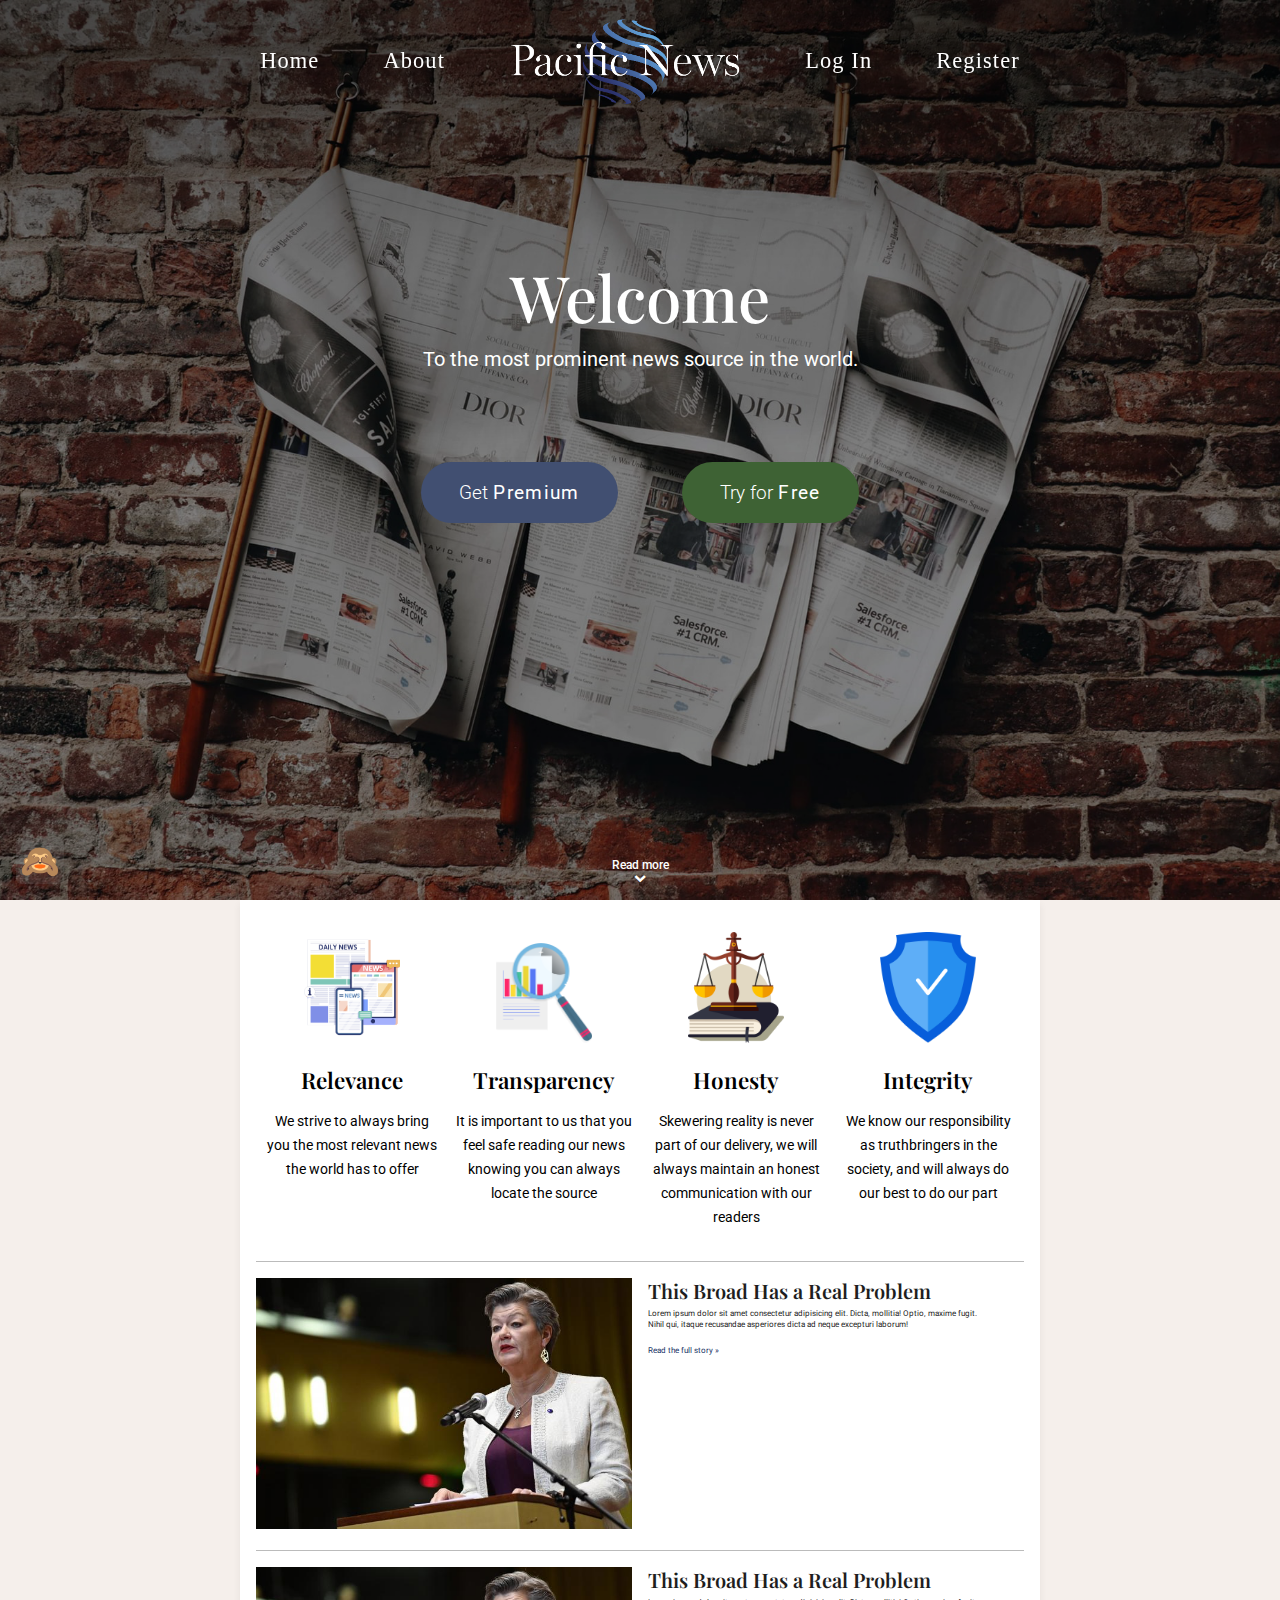
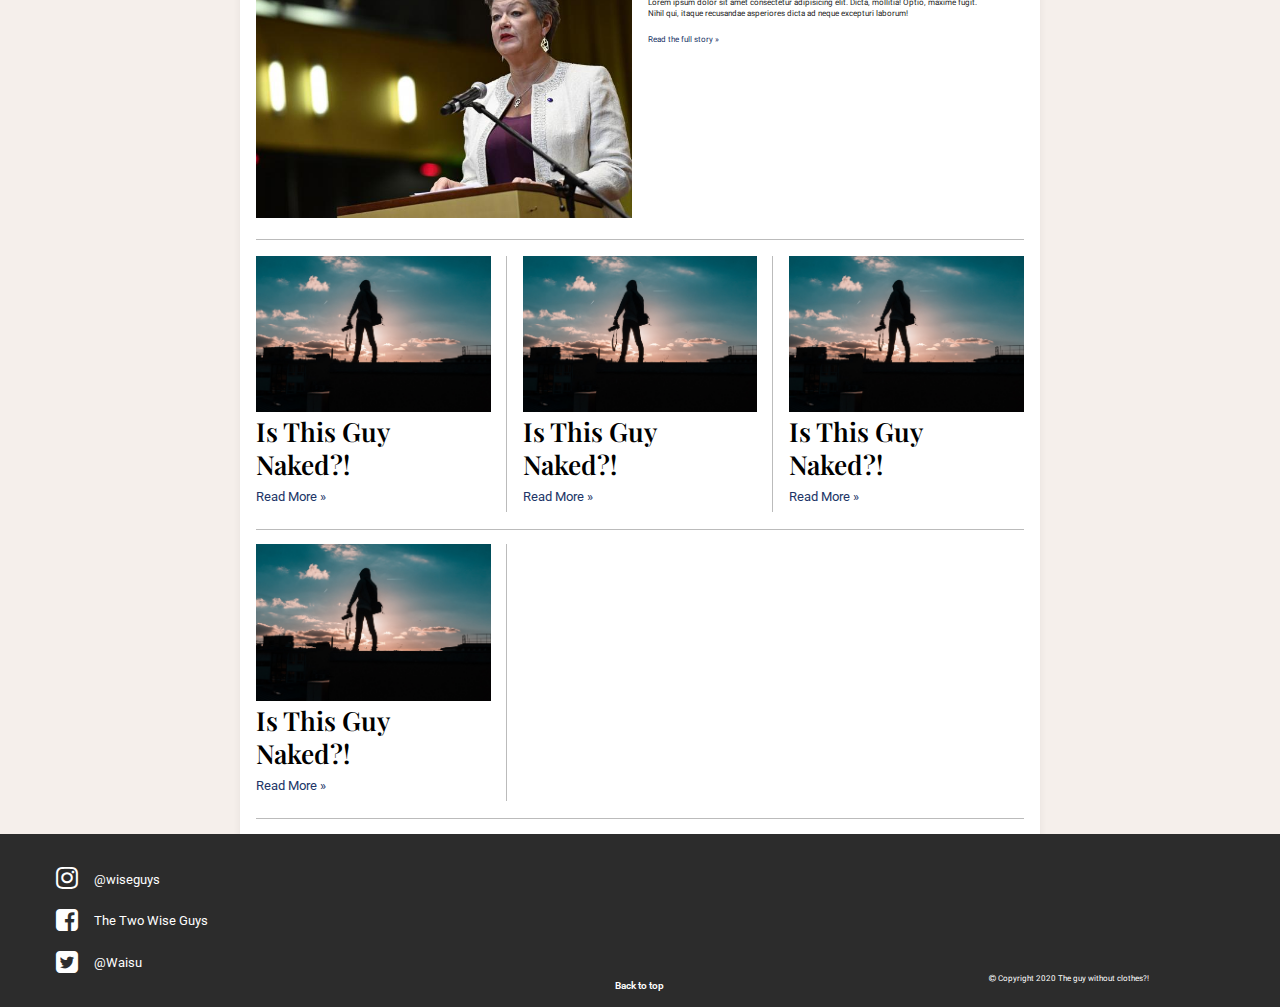
==== commit 8c9bd187: "fixed info" ====
--- a/Index.html
+++ b/Index.html
@@ -125,44 +125,48 @@
 
     <div id="wrapper">
         <div class="infoSection">
-            <div class="infoCard">
-                <div class="infoGraphic">
-                    <img src="images/infographic.png" alt="">
-                </div>
-                <div class="infoText">
-                    <h2>Relevance</h2>
-                    <p>We strive to always bring you the most relevant news the world has to offer</p>
-                </div>
-            </div>
-            <div class="infoCard">
-                <div class="infoGraphic">
-                    <img src="images/Transparency.png" alt="">
-                </div>
-                <div class="infoText">
-                    <h2>Transparency</h2>
-                    <p>It is important to us that you feel safe reading our news knowing you can always locate the source</p>
-                </div>
-            </div>
-            <div class="infoCard">
-                <div class="infoGraphic">
-                    <img src="images/Honesty.png" alt="">
-                </div>
-                <div class="infoText">
-                    <h2>Honesty</h2>
-                    <p>Skewering reality is never part of our delivery, we will always maintain an honest communication with our readers</p>
-                </div>
-            </div>
-            <div class="infoCard">
-                <div class="infoGraphic">
-                    <img src="images/Integrity.png" alt="">
-                </div>
-                <div class="infoText">
-                    <h2>Integrity</h2>
-                    <p>We know our responsibility as truthbringers in the society, and will always do our best to do our part</p>
-                </div>
-            </div>
-        </div>
-
+            <div class="infoRow">
+                <div class="infoCard">
+                    <div class="infoGraphic">
+                        <img src="images/infographic.png" alt="">
+                    </div>
+                    <div class="infoText">
+                        <h2>Relevance</h2>
+                        <p>We strive to always bring you the most relevant news the world has to offer</p>
+                    </div>
+                </div>
+                <div class="infoCard">
+                    <div class="infoGraphic">
+                        <img src="images/Transparency.png" alt="">
+                    </div>
+                    <div class="infoText">
+                        <h2>Transparency</h2>
+                        <p>It is important to us that you feel safe reading our news knowing you can always locate the source</p>
+                    </div>
+                </div>
+            </div>
+            <div class="infoRow">
+                <div class="infoCard">
+                    <div class="infoGraphic">
+                        <img src="images/Honesty.png" alt="">
+                    </div>
+                    <div class="infoText">
+                        <h2>Honesty</h2>
+                        <p>Skewering reality is never part of our delivery, we will always maintain an honest communication with our readers</p>
+                    </div>
+                </div>
+                <div class="infoCard">
+                    <div class="infoGraphic">
+                        <img src="images/Integrity.png" alt="">
+                    </div>
+                    <div class="infoText">
+                        <h2>Integrity</h2>
+                        <p>We know our responsibility as truthbringers in the society, and will always do our best to do our part</p>
+                    </div>
+                </div>
+            </div>
+            </div>
+            
         <hr>
 
         <div class="featured" id="container1">
--- a/css/app.css
+++ b/css/app.css
@@ -141,7 +141,7 @@
 }
 
 nav ul {
-    font-size: 42px;
+    font-size: 1.5em;
     padding: 16px 0px 0px 0px; 
     list-style-type: none;
     font-family: Georgia, 'Times New Roman', Times, serif;
@@ -170,7 +170,7 @@
   display: flex;
   flex-direction: column;
   justify-content: space-between;
-  padding: 64px 64px 32px 64px;
+  padding: 1em 1em 32px 1em;
   opacity: 0;
   color: white;
   height: 100vh;
@@ -268,18 +268,18 @@
 
 .heroInfo {
   text-align: center;
-  margin: 10vh 5vw;
+  margin: 15vh 5vw 0 5vw;
   padding-bottom: 64px;
 }
 
 .heroSection h1 {
-  font-size: 4.5em;
+  font-size: 4em;
   font-weight: 500;
   color: white;
 }
 
 .heroSection h2 {
-  font-size: 1.5em;
+  font-size: 1.25em;
   color: white;
   font-family: roboto;
   padding-top: 10px;
@@ -314,18 +314,24 @@
   border-radius: 2em;
 }
 
+strong {
+  letter-spacing: .07em;
+}
+
 .premium p, .forFree p {
   margin: 0;
 }
 
 .bottomGuide {
     position: absolute;
+    font-size: .5em;
     bottom: 16px;
     right: 0;
     left: 0;
     text-align: center;
     margin-top: 16px;
-    display: none;
+    /* display: none; */
+    font
 }
 
 .heroSection a {
@@ -340,26 +346,8 @@
   color: white;
 }
 
-/* @media screen and (max-device-width: 450px) {
-  .heroInfo {
-    font-size: 0.5em;
-  } 
-  .premium, .forFree {
-    font-weight: 300;
-    font-size: 0.6em;
-    padding: 16px 32px;
-    border-radius: 64px;
-  } 
-  .bottomGuide {
-    font-size: 0.4em;
-  } */
-
 @media screen and (max-device-width: 720px) {
   .heroInfo {
-    font-size: 0.8em;
-  }
-
-  .bottomGuide {
     font-size: 0.8em;
   }
 
@@ -378,9 +366,14 @@
 
 .infoSection {
   display: flex;
-  flex-wrap: wrap;
-  margin: 48px 0px 0px 0px;
+  flex-direction: column;
+  justify-content: space-evenly;
   position: relative;
+}
+
+.infoRow {
+  display: flex;
+  width: 100%;
   align-items: baseline;
 }
 
@@ -391,7 +384,6 @@
   width: 50%;
   max-width: 50%;
   padding: 0px 8px;
-  margin: 0px 0px 64px 0px;
   text-align: center;
   line-height: 1.5em;
 }
@@ -410,7 +402,7 @@
 }
 
 .infoGraphic {
-  width: 22vh;
+  width: 20vw;
   margin: 0px 0px 16px 0px;
 }
 
@@ -436,7 +428,7 @@
 @media screen and (min-device-width: 721px) and (max-device-width: 1140px) { 
   .infoSection {
     width: 83%;
-    margin: 80px auto 0;
+    margin: 0 auto;
     height: 99vh;
   }
 }
@@ -444,11 +436,21 @@
 @media screen and (min-device-width: 1141px) { 
   .infoSection {
     width: 100%;
-    padding: 0px 16px;
+    flex-direction: row;
+    margin: 16px 0;
+  }
+
+  .infoRow {
+    width: 50%;
+    align-items: baseline;
   }
 
   .infoCard {
-    width: 25%;
+    width: 50%;
+  }
+
+  .infoGraphic {
+    width: 10vw;
   }
 
   .infoGraphic img {
@@ -484,7 +486,7 @@
   bottom: 0;
   left: 0;
   color: white;
-  font-size: 1.8em;
+  font-size: 1em;
   width: 100%;
 }
 
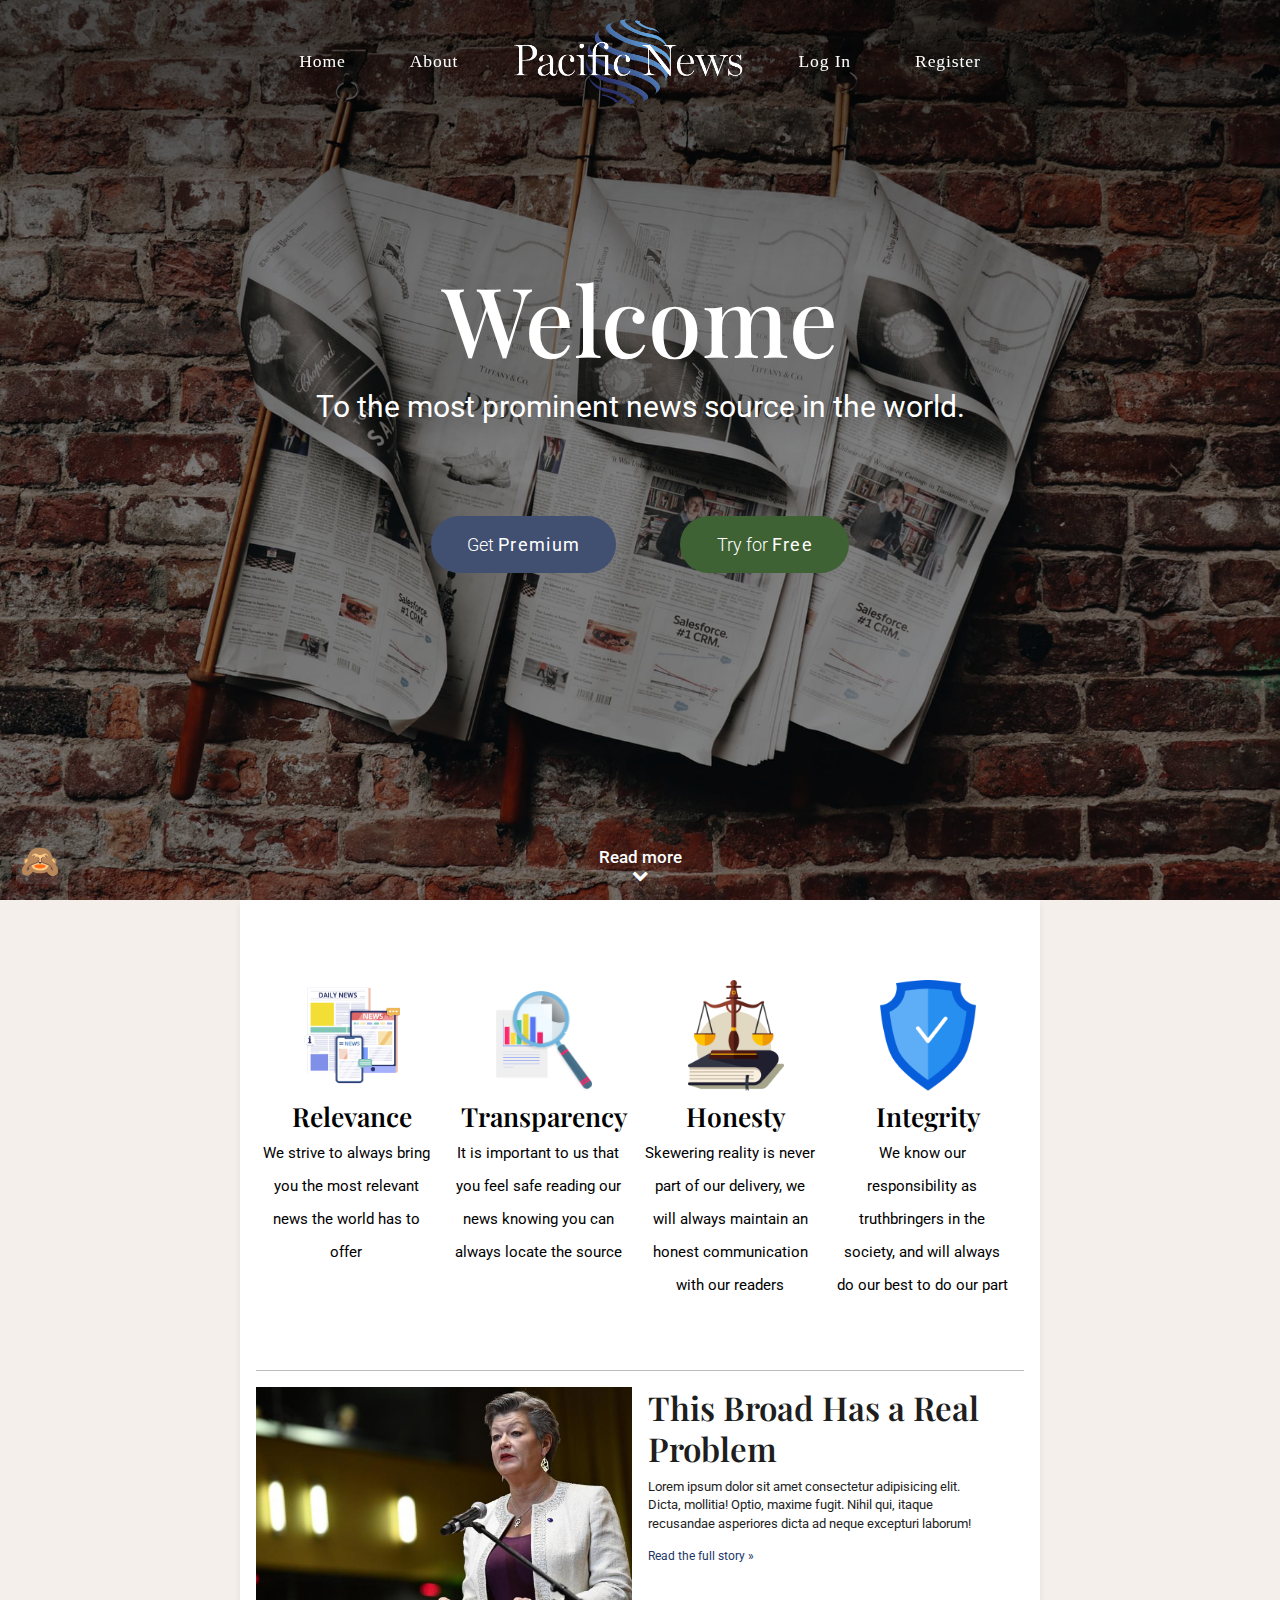
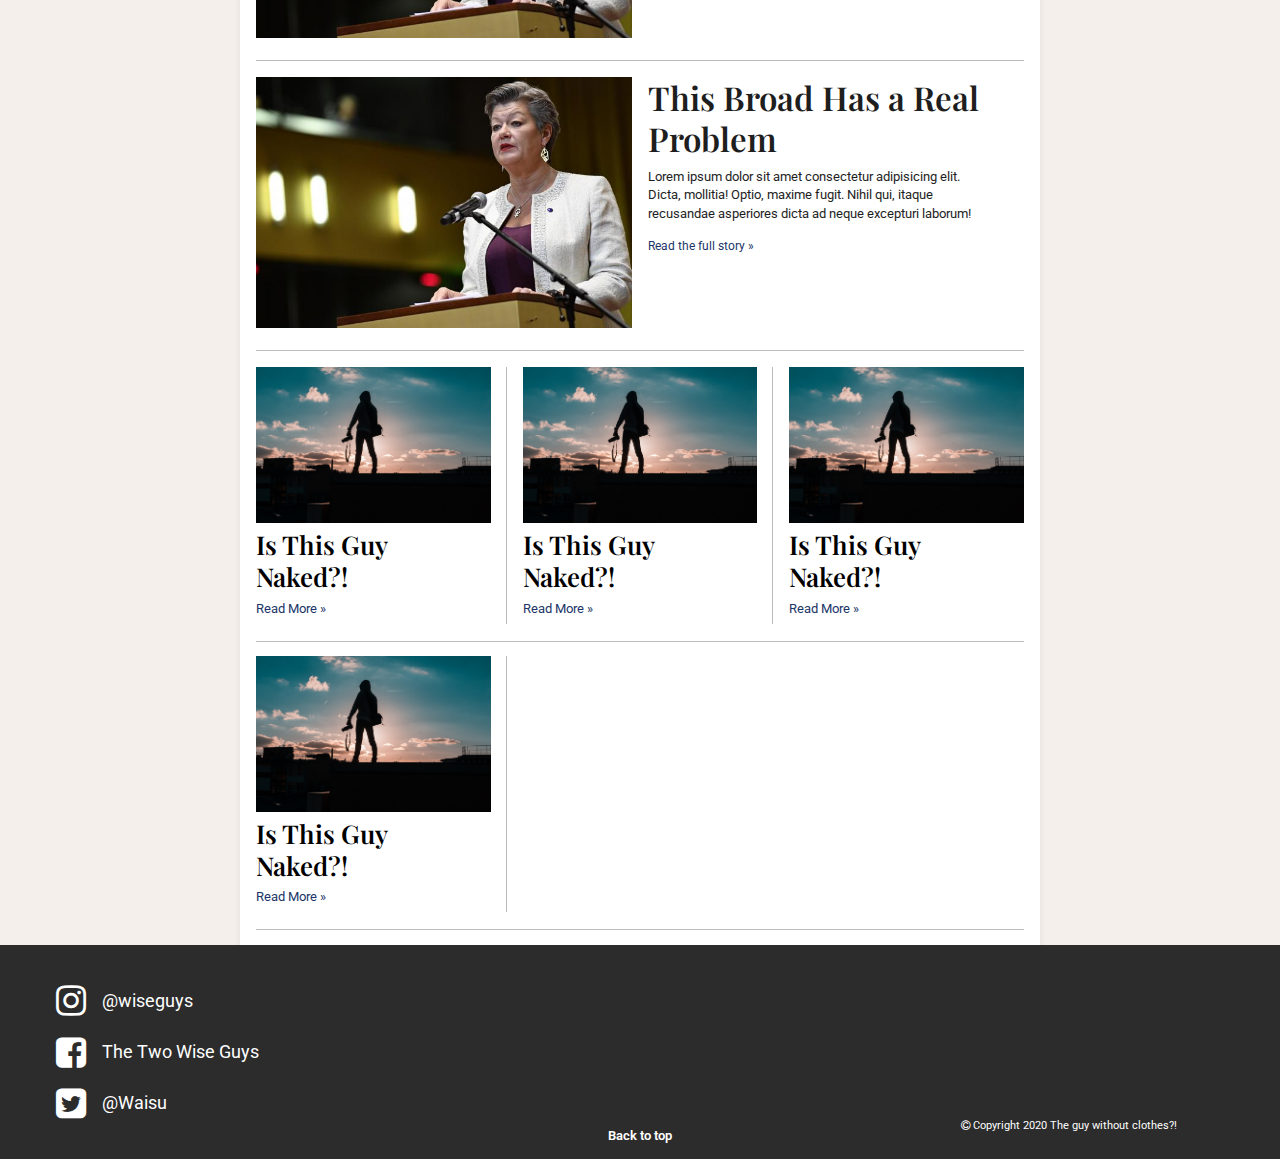
==== commit e03e1147: "Better type" ====
--- a/Index.html
+++ b/Index.html
@@ -42,7 +42,7 @@
                 <button onclick='copyTemplate("content-template1", "container1")'>
                     Add Primary-article
                 </button>
-                <button onclick='addText("paragraph1", "featText")'>
+                <button onclick='addText("paragraph1", ".featText p")'>
                     Add text to Primary-article
                 </button>
                 <button onclick='removeLast("container1")'>
@@ -53,7 +53,7 @@
                 <button onclick='copyTemplate("content-template2", "container2")'>
                     Add Secondary-article
                 </button>
-                <button onclick='copyTemplate("paragraph1", "container2")'>
+                <button onclick='copyTemplate("paragraph1", ".container2")'>
                     Add text to Secondary-article
                 </button>
                 <button onclick='removeLast("container2")'>
--- a/css/app.css
+++ b/css/app.css
@@ -1,3 +1,17 @@
+html {
+  font-size: 16px;
+}
+@media screen and (min-width: 320px) {
+  html {
+    font-size: calc(16px + 6 * ((100vw - 320px) / 680));
+  }
+}
+@media screen and (min-width: 1000px) {
+  html {
+    font-size: 22px;
+  }
+}
+
 /* =================== */
 /* MONKEY BUTTONS */
 /* =================== */
@@ -207,7 +221,7 @@
 
   .logo {
     height: 10vh;
-    padding: 0px 32px;
+    padding: 0px 1em;
     display: flex;
     justify-content: space-evenly;
   }
@@ -216,7 +230,7 @@
     display: flex;
     color: white;
     justify-content: space-evenly;
-    font-size: 1.4em;
+    font-size: .8em;
     padding: 0;
   }
 
@@ -270,6 +284,7 @@
   text-align: center;
   margin: 15vh 5vw 0 5vw;
   padding-bottom: 64px;
+  font-size: 0.8em;
 }
 
 .heroSection h1 {
@@ -290,8 +305,6 @@
 .action {
   margin: auto;
   padding-top: 10vh;
-  /* position: sticky; */
-  /* top: 70vh; */
   display: flex;
   justify-content: center;
   color: white;
@@ -308,8 +321,7 @@
 
 .premium, .forFree {
   font-weight: 300;
-  font-size: 0.8em;
-  /* padding: 16px 32px; */
+  font-size: 0.6em;
   padding: 1em 2em;
   border-radius: 2em;
 }
@@ -331,7 +343,6 @@
     text-align: center;
     margin-top: 16px;
     /* display: none; */
-    font
 }
 
 .heroSection a {
@@ -346,20 +357,34 @@
   color: white;
 }
 
-@media screen and (max-device-width: 720px) {
+@media screen and (min-device-width: 721px) and (max-device-width: 1140px) {
   .heroInfo {
-    font-size: 0.8em;
+    font-size: .9em;
   }
 
   .premium, .forFree {
     font-weight: 300;
     font-size: 0.6em;
-    padding: 16px 32px;
+    padding: 1em 2em;
     border-radius: 64px;
   } 
   
 }
 
+@media screen and (min-device-width: 1141px) {
+  .heroInfo {
+    font-size: 1.1em;
+  }
+
+  .premium, .forFree {
+    font-weight: 300;
+    font-size: 0.5em;
+    padding: 1em 2em;
+    border-radius: 2em;
+  } 
+  
+}
+
 /* =================== */
 /* INFO SECTION */
 /* =================== */
@@ -369,6 +394,7 @@
   flex-direction: column;
   justify-content: space-evenly;
   position: relative;
+  height: 100vh;
 }
 
 .infoRow {
@@ -383,27 +409,26 @@
   align-items: center;
   width: 50%;
   max-width: 50%;
-  padding: 0px 8px;
   text-align: center;
   line-height: 1.5em;
 }
 
 .infoText {
-    width: 80%;
+    width: 100%;
 }
 
 .infoText p {
-  font-size: 0.9em;
+  font-size: 0.7em;
+  margin: .25em;
+  width: 90%;
 }
 
 .infoText h2 {
-  font-size: 1.4em;
-  margin-bottom: 16px;
+  font-size: 1.2em;
 }
 
 .infoGraphic {
-  width: 20vw;
-  margin: 0px 0px 16px 0px;
+  width: 20vmin;
 }
 
 .infoGraphic img {
@@ -419,17 +444,10 @@
   background-color: rgba(187, 187, 187, 1);
 }
 
-@media screen and (max-device-width: 720px) { 
-  .infoSection {
-    height: 97vh;
-  }
-}
-
 @media screen and (min-device-width: 721px) and (max-device-width: 1140px) { 
   .infoSection {
     width: 83%;
     margin: 0 auto;
-    height: 99vh;
   }
 }
 
@@ -437,7 +455,8 @@
   .infoSection {
     width: 100%;
     flex-direction: row;
-    margin: 16px 0;
+    margin: 64px 0;
+    height: auto;
   }
 
   .infoRow {
@@ -628,7 +647,7 @@
   }
   .featText p {
     display: block;
-    font-size: .5em;
+    font-size: .6em;
     line-height: 1.4em;
     width: 90%;
     margin: 0;
@@ -644,11 +663,11 @@
   }
   .featText a {
     color: black;
-    font-size: 0.5em;
+    font-size: 0.55em;
   }
   .featText h2 {
     margin: 0 0 .25em 0;
-    font-size: 1.25em;
+    font-size: 1.5em;
   }
   .featText a {
     align-self: flex-start;
@@ -693,7 +712,7 @@
   flex-direction: column;
   justify-content: space-between;
   width: 100%;
-  font-size: 1.4em;
+  /* font-size: 1.4em; */
 }
 
 .secondText p {
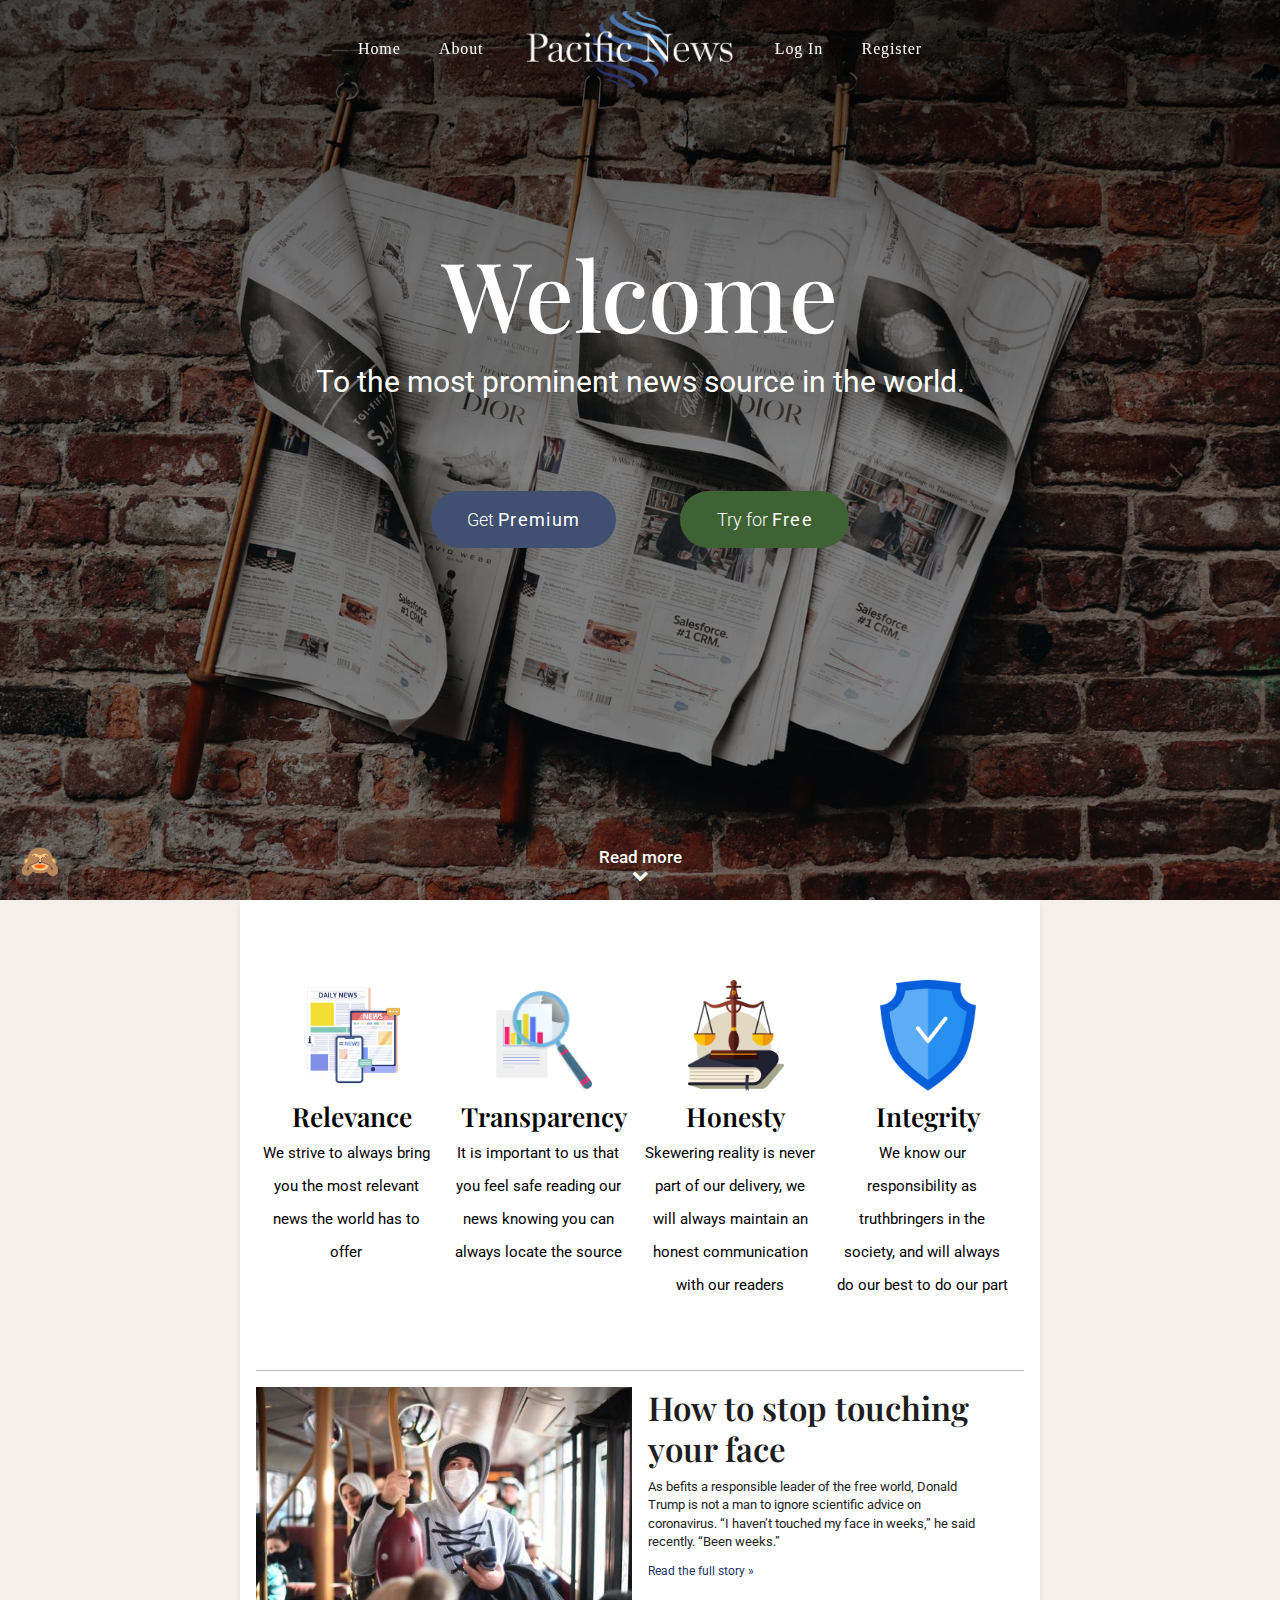
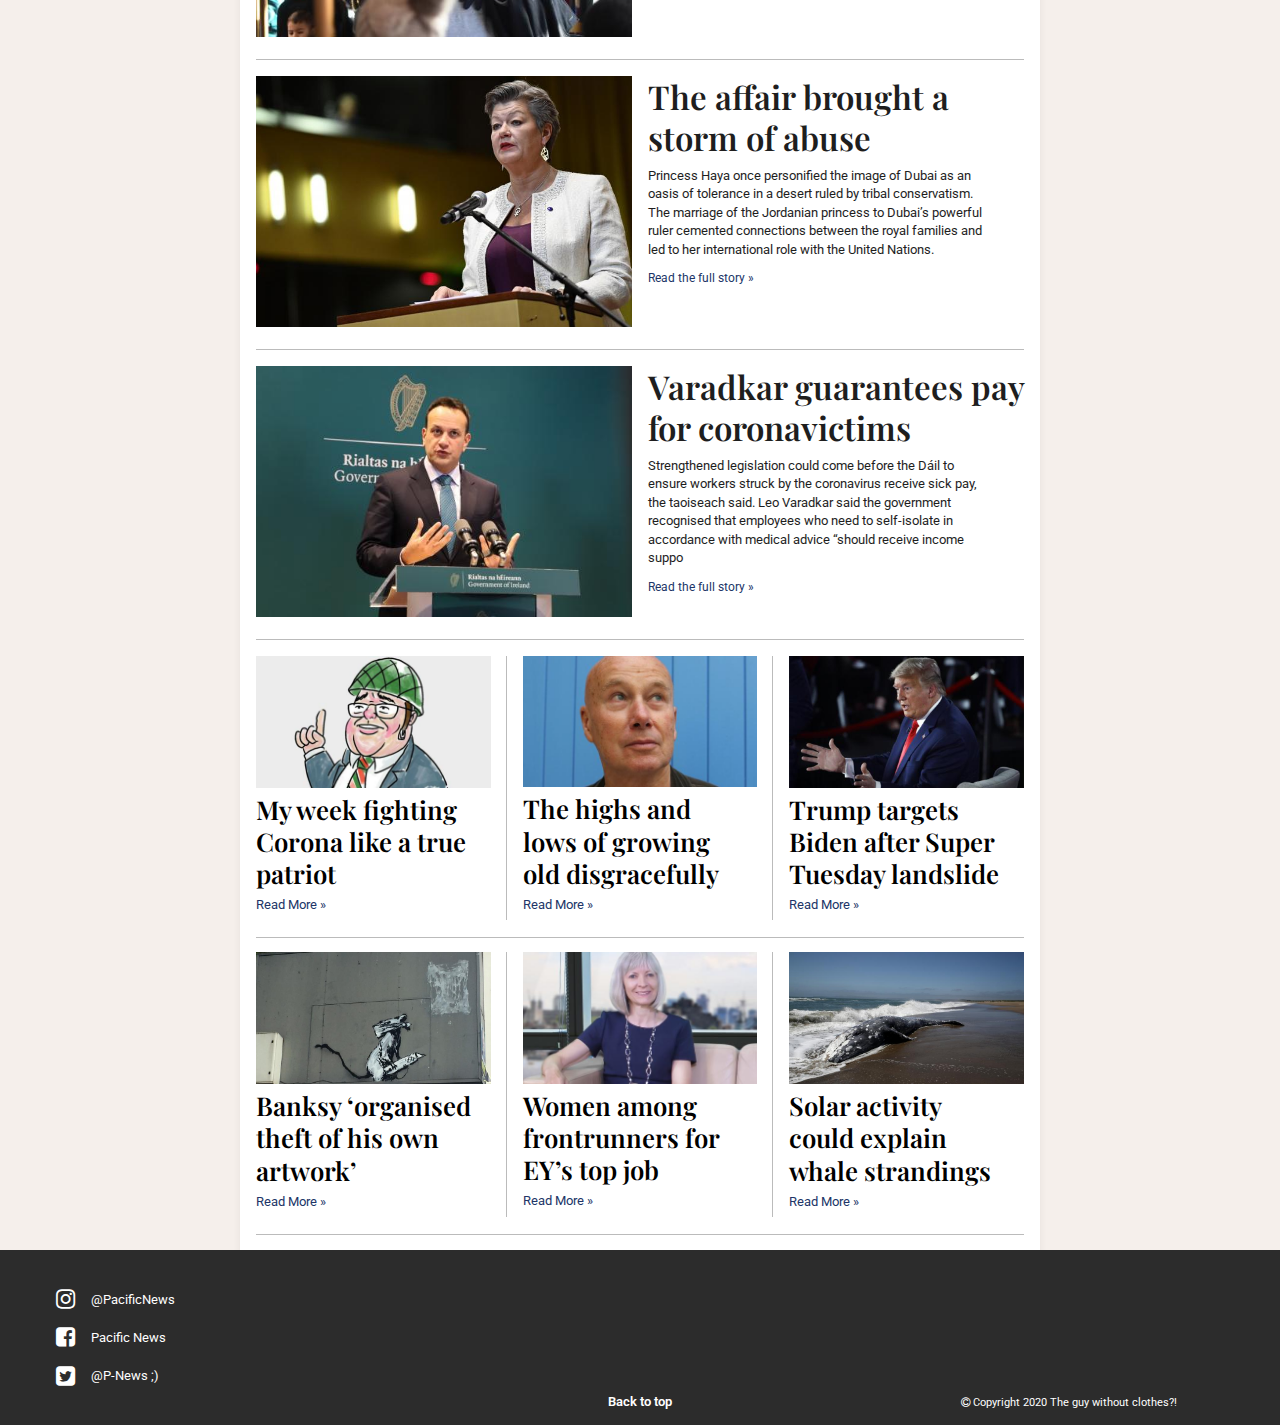
==== commit 16fd440f: "almost done" ====
--- a/Index.html
+++ b/Index.html
@@ -13,21 +13,21 @@
 
         <div class="featCard" id="content-template1">
             <div class="featImage">
-                <img src="images/TheBroad.jpg" alt="">
+                <img src="images/Featured_Template.jpg" alt="">
             </div>
             <div class="featText">
-                <h2>This Broad Has a Real Problem</h2>
-                <p> Lorem ipsum dolor sit amet consectetur adipisicing elit. Dicta, mollitia! Optio, maxime fugit. Nihil qui, itaque recusandae asperiores dicta ad neque excepturi laborum!</p> 
+                <h2>More risky mutations likely in the coming years, warns expert</h2>
+                <p> Dangerous virus mutations are likely to become more common with another new coronavirus sweeping the world within years, an expert has warned. Christine Tait-Burkard, a specialist in coronavirus at the Roslin Institute near Edinburgh, said population growth meant people were living closer to animals such as bats and...</p> 
                 <a href="">Read the full story »</a>
             </div>
         </div>
 
         <div class="secondCard" id="content-template2">
             <div class="secondImage">
-                <img src="images/nakeddude.jpg" alt="">
+                <img src="images/Second_Template.jpg" alt="">
             </div>
             <div class="secondText" id="secondText">
-                <h3>Is This Guy Naked?!</h3>
+                <h3>How Rosalie Craig became a star of the West End</h3>
                 <a href="">Read More »</a>
             </div>
         </div>
@@ -63,7 +63,7 @@
         </div>
     </div>
 
-    <div class="heroSection">
+    <div class="heroSection" id="backToTop">
         <header>
             <nav>
                 <ul class="menuBigSize" id="bigMenu1">
@@ -114,7 +114,7 @@
         </div>
         <div class="bottomGuide">
             <div class="scrollLink">
-                <a href="">Read more</a>
+                <a href="#wrapper">Read more</a>
             </div>
             <div class="arrowImage">
                 <i class="fa fa-chevron-down" aria-hidden="true"></i>
@@ -172,11 +172,11 @@
         <div class="featured" id="container1">
             <div class="featCard">
                 <div class="featImage">
-                    <img src="images/TheBroad.jpg" alt="">
+                    <img src="images/Corona.jpg" alt="">
                 </div>
                 <div class="featText">
-                    <h2>This Broad Has a Real Problem</h2>
-                    <p> Lorem ipsum dolor sit amet consectetur adipisicing elit. Dicta, mollitia! Optio, maxime fugit. Nihil qui, itaque recusandae asperiores dicta ad neque excepturi laborum!</p> 
+                    <h2>How to stop touching your face</h2>
+                    <p> As befits a responsible leader of the free world, Donald Trump is not a man to ignore scientific advice on coronavirus. “I haven’t touched my face in weeks,” he said recently. “Been weeks.”</p> 
                     <a href="">Read the full story »</a>
                 </div>
             </div>
@@ -186,49 +186,81 @@
                     <img src="images/TheBroad.jpg" alt="">
                 </div>
                 <div class="featText">
-                    <h2>This Broad Has a Real Problem</h2>
-                    <p> Lorem ipsum dolor sit amet consectetur adipisicing elit. Dicta, mollitia! Optio, maxime fugit. Nihil qui, itaque recusandae asperiores dicta ad neque excepturi laborum!</p> 
+                    <h2>The affair brought a storm of abuse</h2>
+                    <p> Princess Haya once personified the image of Dubai as an oasis of tolerance in a desert ruled by tribal conservatism. The marriage of the Jordanian princess to Dubai’s powerful ruler cemented connections between the royal families and led to her international role with the United Nations.</p> 
                     <a href="">Read the full story »</a>
                 </div>
             </div>
+
+            <div class="featCard">
+                <div class="featImage">
+                    <img src="images/SlavGuy.jpg" alt="">
+                </div>
+                <div class="featText">
+                    <h2>Varadkar guarantees pay for coronavictims</h2>
+                    <p> Strengthened legislation could come before the Dáil to ensure workers struck by the coronavirus receive sick pay, the taoiseach said. Leo Varadkar said the government recognised that employees who need to self-isolate in accordance with medical advice “should receive income suppo</p> 
+                    <a href="">Read the full story »</a>
+                </div>
+            </div>
+
         </div>
         <div class="secondary" id="container2">
             <div class="secondCard">
                 <div class="secondImage">
-                    <img src="images/nakeddude.jpg" alt="">
-                </div>
-                <div class="secondText">
-                    <h3>Is This Guy Naked?!</h3>
+                    <img src="images/Corona_sec.jpg" alt="">
+                </div>
+                <div class="secondText">
+                    <h3>My week fighting Corona like a true patriot</h3>
                     <a href="">Read More »</a>
                 </div>
             </div>
 
             <div class="secondCard" >
                 <div class="secondImage">
-                    <img src="images/nakeddude.jpg" alt="">
-                </div>
-                <div class="secondText">
-                    <h3>Is This Guy Naked?!</h3>
-                    <a href="">Read More »</a>
-                </div>
-            </div>
-
-            <div class="secondCard">
-                <div class="secondImage">
-                    <img src="images/nakeddude.jpg" alt="">
-                </div>
-                <div class="secondText">
-                    <h3>Is This Guy Naked?!</h3>
-                    <a href="">Read More »</a>
-                </div>
-            </div>
-
-            <div class="secondCard">
-                <div class="secondImage">
-                    <img src="images/nakeddude.jpg" alt="">
-                </div>
-                <div class="secondText">
-                    <h3>Is This Guy Naked?!</h3>
+                    <img src="images/Old.jpg" alt="">
+                </div>
+                <div class="secondText">
+                    <h3>The highs and lows of growing old disgracefully</h3>
+                    <a href="">Read More »</a>
+                </div>
+            </div>
+
+            <div class="secondCard">
+                <div class="secondImage">
+                    <img src="images/Trump.jpg" alt="">
+                </div>
+                <div class="secondText">
+                    <h3>Trump targets Biden after Super Tuesday landslide</h3>
+                    <a href="">Read More »</a>
+                </div>
+            </div>
+
+            <div class="secondCard">
+                <div class="secondImage">
+                    <img src="images/Banksy.jpg" alt="">
+                </div>
+                <div class="secondText">
+                    <h3>Banksy ‘organised theft of his own artwork’</h3>
+                    <a href="">Read More »</a>
+                </div>
+            </div>
+
+            <div class="secondCard">
+                <div class="secondImage">
+                    <img src="images/Women.jpg" alt="">
+                </div>
+                <div class="secondText">
+                    <h3>Women among frontrunners for EY’s top job</h3>
+                    <a href="">Read More »</a>
+                </div>
+            </div>
+
+            <div class="secondCard">
+                <div class="secondImage">
+                    <img src="images/Whale.jpg" alt="">
+                </div>
+                <div class="secondText">
+                    <h3>Solar activity could explain whale strandings</h3>
                     <a href="">Read More »</a>
                 </div>
             </div>
@@ -237,13 +269,13 @@
     <footer>
         <div class="contact">
             <ul>
-                <li><i class="fa fa-instagram" aria-hidden="true"></i>@wiseguys</li>
-                <li><i class="fa fa-facebook-square" aria-hidden="true"></i>The Two Wise Guys</li>
-                <li><i class="fa fa-twitter-square" aria-hidden="true"></i>@Waisu</li>
+                <li><i class="fa fa-instagram" aria-hidden="true"></i>@PacificNews</li>
+                <li><i class="fa fa-facebook-square" aria-hidden="true"></i>Pacific News</li>
+                <li><i class="fa fa-twitter-square" aria-hidden="true"></i>@P-News ;)</li>
             </ul>
         </div>
         <div class="back">
-            <a href="">Back to top</a>
+            <a href="#backToTop">Back to top</a>
         </div>
         <div class="copyright">
             <p><i class="fa fa-copyright" aria-hidden="true"></i> Copyright 2020 The guy without clothes?!</p>
--- a/css/app.css
+++ b/css/app.css
@@ -1,3 +1,7 @@
+/* =================== */
+/* FLUID TYPE */
+/* =================== */
+
 html {
   font-size: 16px;
 }
@@ -36,6 +40,7 @@
 #toggleBtn {
   font-size: 32px;
   margin: 1px;
+  align-self: flex-end;
 }
 
 #buttons {
@@ -217,10 +222,11 @@
 
   nav {
     justify-content: center;
+    padding: 8px;
   }
 
   .logo {
-    height: 10vh;
+    height: 9vh;
     padding: 0px 1em;
     display: flex;
     justify-content: space-evenly;
@@ -239,7 +245,8 @@
   }
 
   .menuBigSize li {
-    padding: 0 2.5vw;
+    padding: 0 1.5vw;
+    font-size: 16px;
   }
 
   .nav-open .logo {
@@ -375,7 +382,7 @@
   .heroInfo {
     font-size: 1.1em;
   }
-
+  
   .premium, .forFree {
     font-weight: 300;
     font-size: 0.5em;
@@ -513,7 +520,7 @@
     padding: 8px;
     text-decoration: none;
     color: white;
-    align-self: flex-end;
+    align-self: flex-start;
     font-size: 0.5em;
     font-weight: 400;
 }
@@ -664,16 +671,14 @@
   .featText a {
     color: black;
     font-size: 0.55em;
+    align-self: flex-start;
+    padding: 0;
+    margin-top: 1em;
+    color: rgb(32, 53, 103)
   }
   .featText h2 {
     margin: 0 0 .25em 0;
     font-size: 1.5em;
-  }
-  .featText a {
-    align-self: flex-start;
-    padding: 0;
-    margin-top: 16px;
-    color: rgb(32, 53, 103)
   }
 }
 /* =================== */
@@ -885,13 +890,13 @@
 
 footer .contact ul i {
   color: white; 
-  font-size: 2em;
+  font-size: 1.7em;
   padding: 0px 16px 0px 16px;
 }
 
 footer .contact ul li {
   color: white; 
-  font-size: 0.8em;
+  font-size: 0.6em;
   display: flex;
   align-items: center;
   margin: 0px 0px 16px 0px;
@@ -923,6 +928,7 @@
 footer .copyright p {
   color: white;
   font-size: 0.5em;
+  margin: 0;
 }
 
 /* =================== */
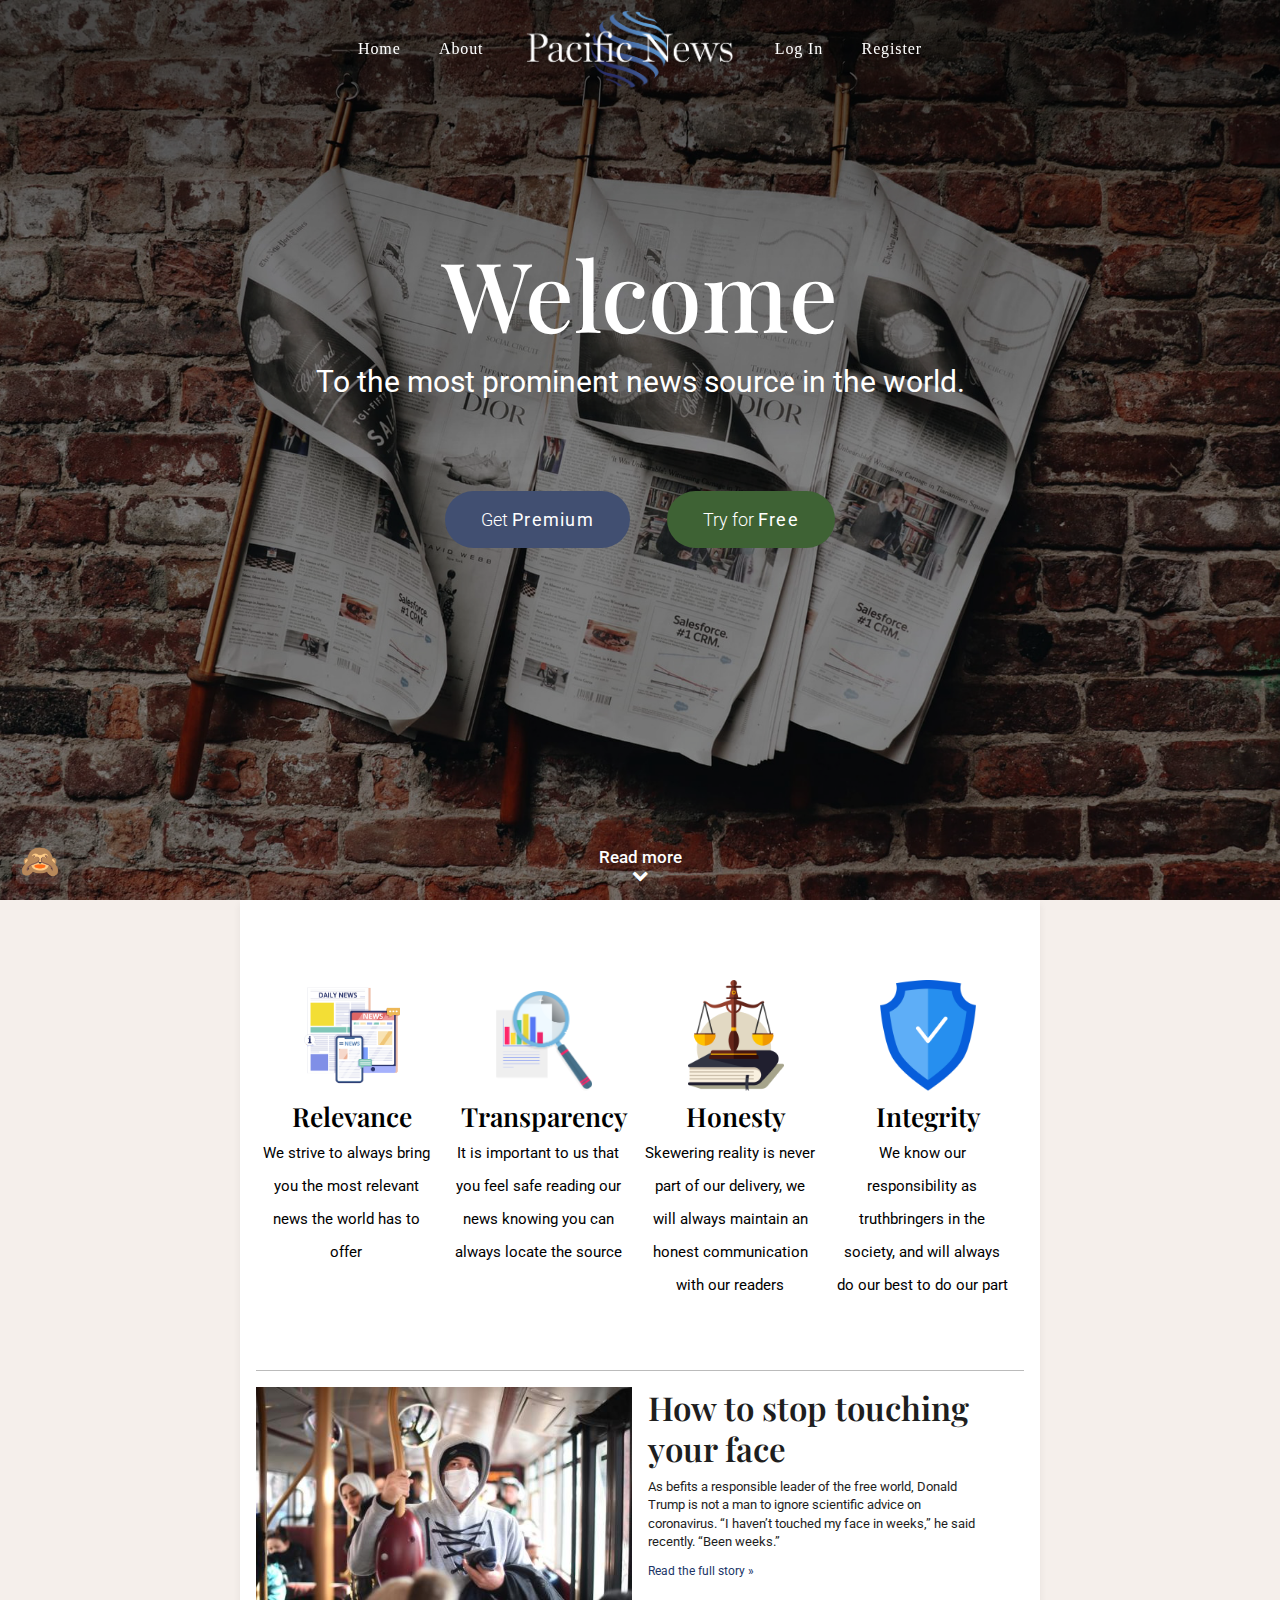
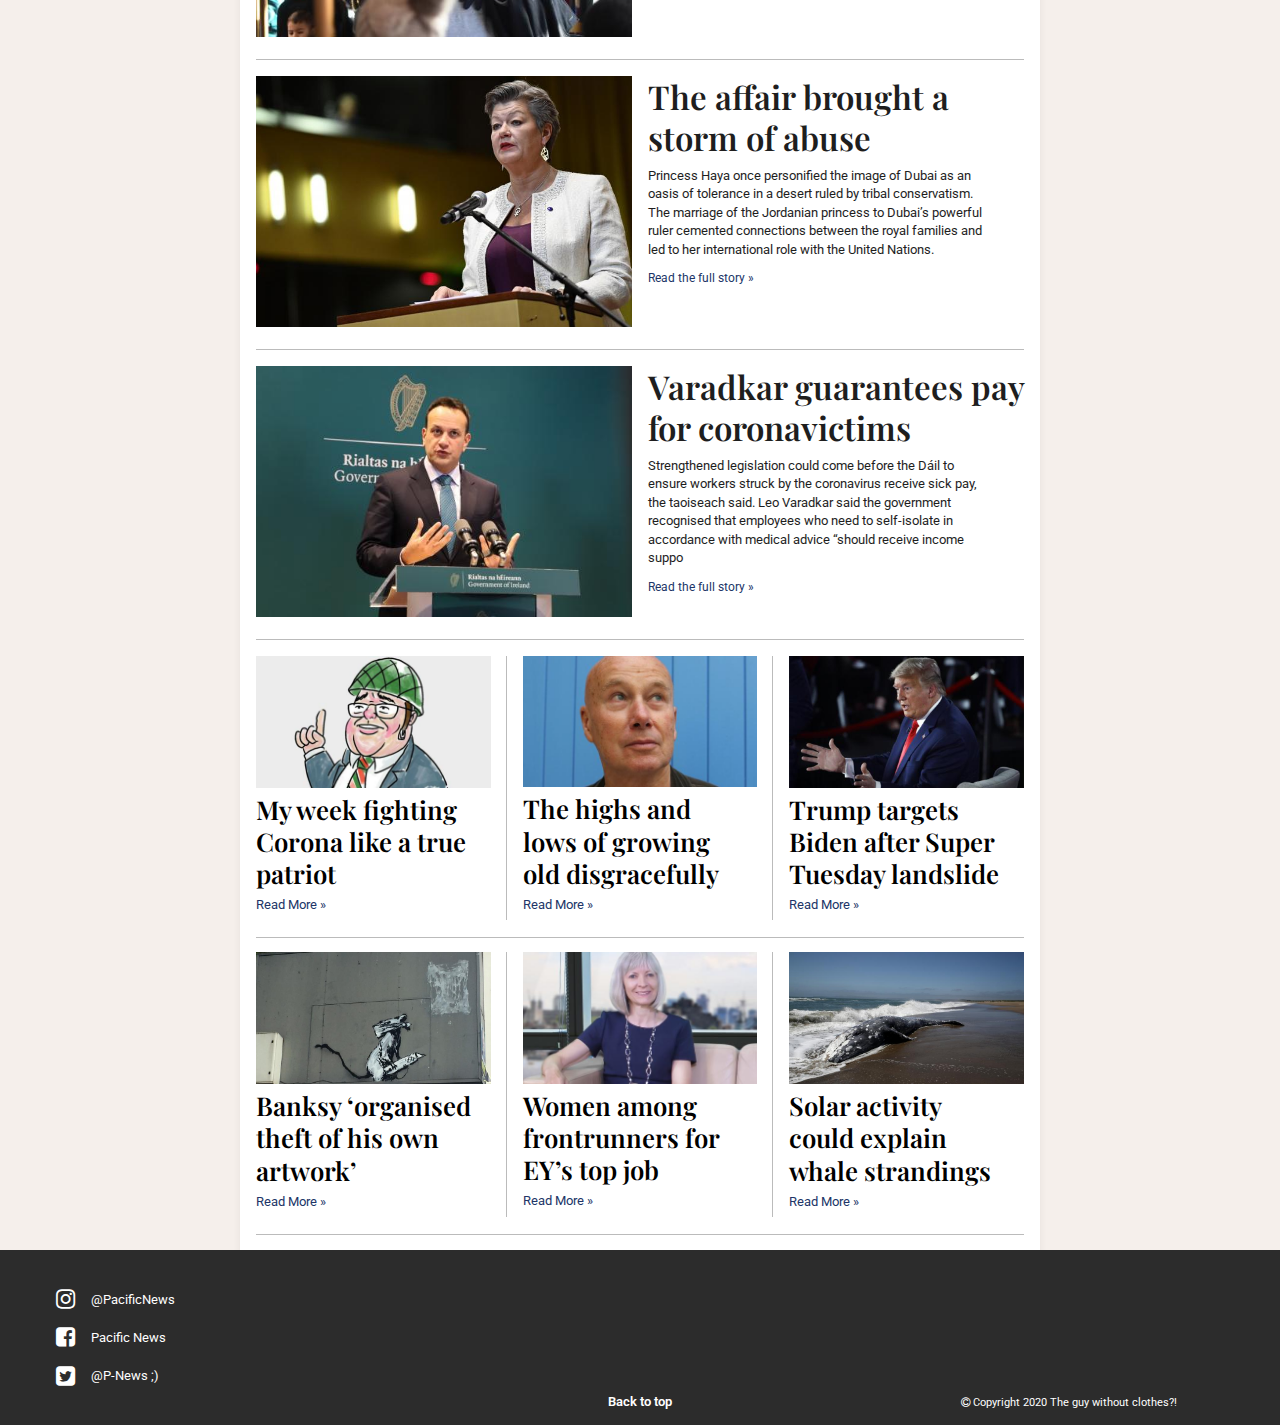
==== commit ba52aa3a: "update for check" ====
--- a/Index.html
+++ b/Index.html
@@ -21,7 +21,7 @@
                 <a href="">Read the full story »</a>
             </div>
         </div>
-
+        
         <div class="secondCard" id="content-template2">
             <div class="secondImage">
                 <img src="images/Second_Template.jpg" alt="">
--- a/css/app.css
+++ b/css/app.css
@@ -28,7 +28,6 @@
   align-items: start;
   bottom: 16px;
   left: 16px;
-  max-width: 50vw;
   min-width: 16px;
   min-height: 16px;
   padding: 3px;
@@ -125,7 +124,7 @@
 }
 
 .logo {
-  height: 40px;
+  height: 32px;
   display: hidden;
 }
 
@@ -145,7 +144,7 @@
 }
 
 nav {
-  padding: 16px 16px;
+  padding: 8px 16px;
   display: flex;
   align-items: center;
   width: 100%;
@@ -156,7 +155,7 @@
 }
 
 nav .hamburger {
-    font-size: 1em;
+    font-size: .8em;
 }
 
 nav ul {
@@ -319,7 +318,7 @@
 
 .premium {
   background-color: rgb(65, 79, 113);
-  margin-right: 5vw;
+  margin-right: 2em;
 }
 
 .forFree {
@@ -931,6 +930,13 @@
   margin: 0;
 }
 
+@media screen and (max-width: 720px) {
+  .contact ul {
+    padding: 0;
+    margin: 0;
+  }
+}
+
 /* =================== */
 /* JS Classes/IDS */
 /* =================== */
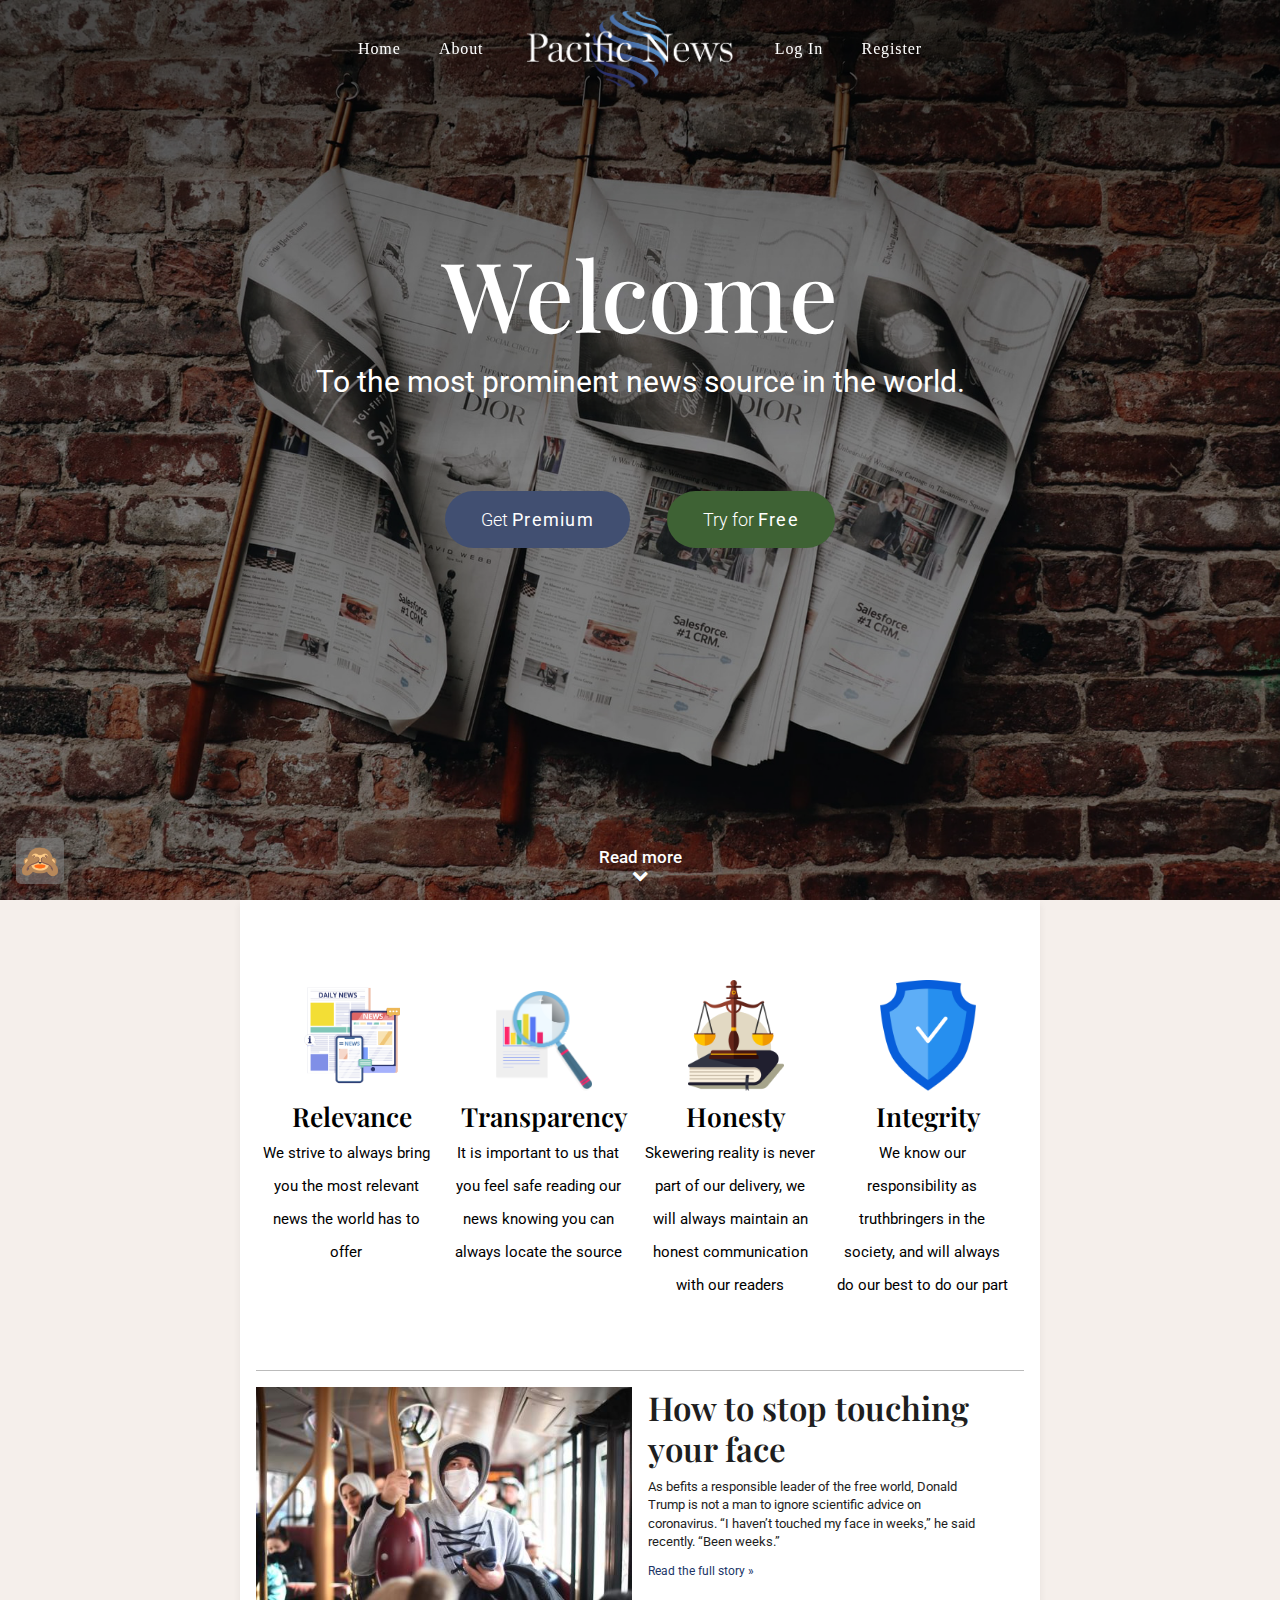
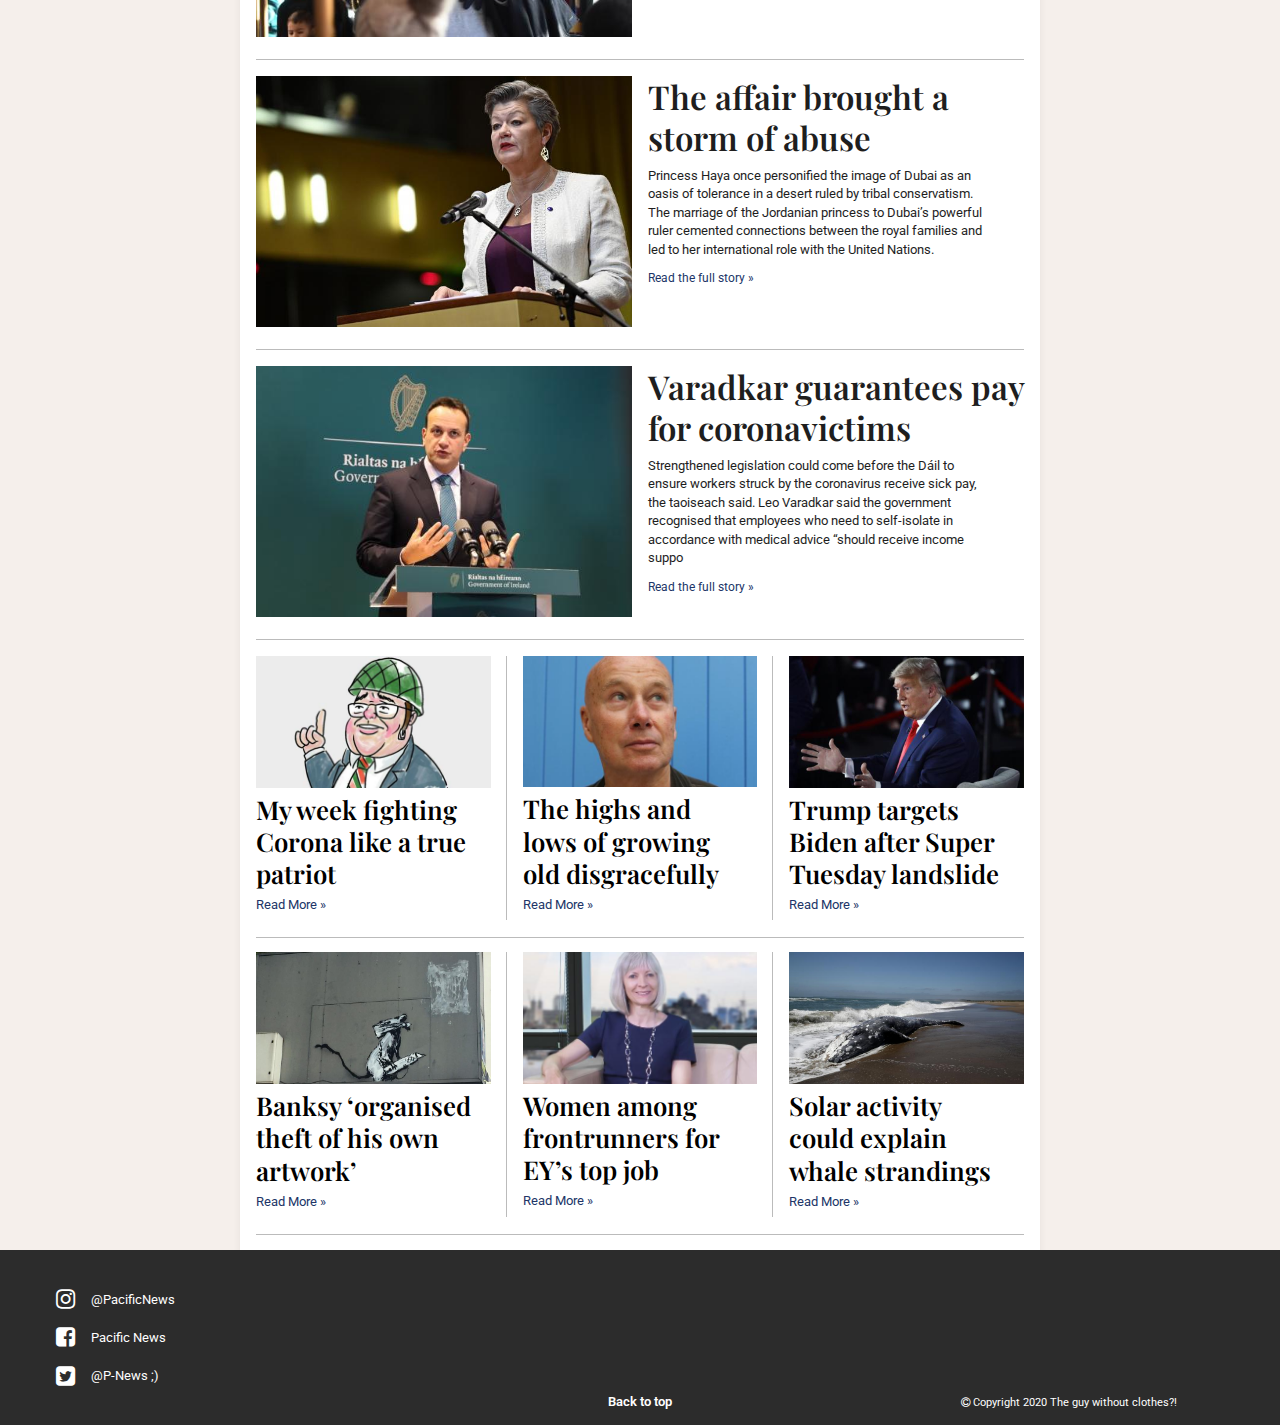
==== commit 6d576519: "final changes" ====
--- a/Index.html
+++ b/Index.html
@@ -282,6 +282,6 @@
         </div>
     </footer>
     <script src="js/app.js"></script>
-    <script type="text/javascript" src="js/projtemplate.js"></script>
+    <script src="js/projtemplate.js"></script>
 </body>
 </html>--- a/css/app.css
+++ b/css/app.css
@@ -31,7 +31,7 @@
   min-width: 16px;
   min-height: 16px;
   padding: 3px;
-  background: rgba(127,127,127,0.2);
+  background: rgba(127,127,127,0.6);
   border-radius: 5px;
   z-index: 200;
 }
